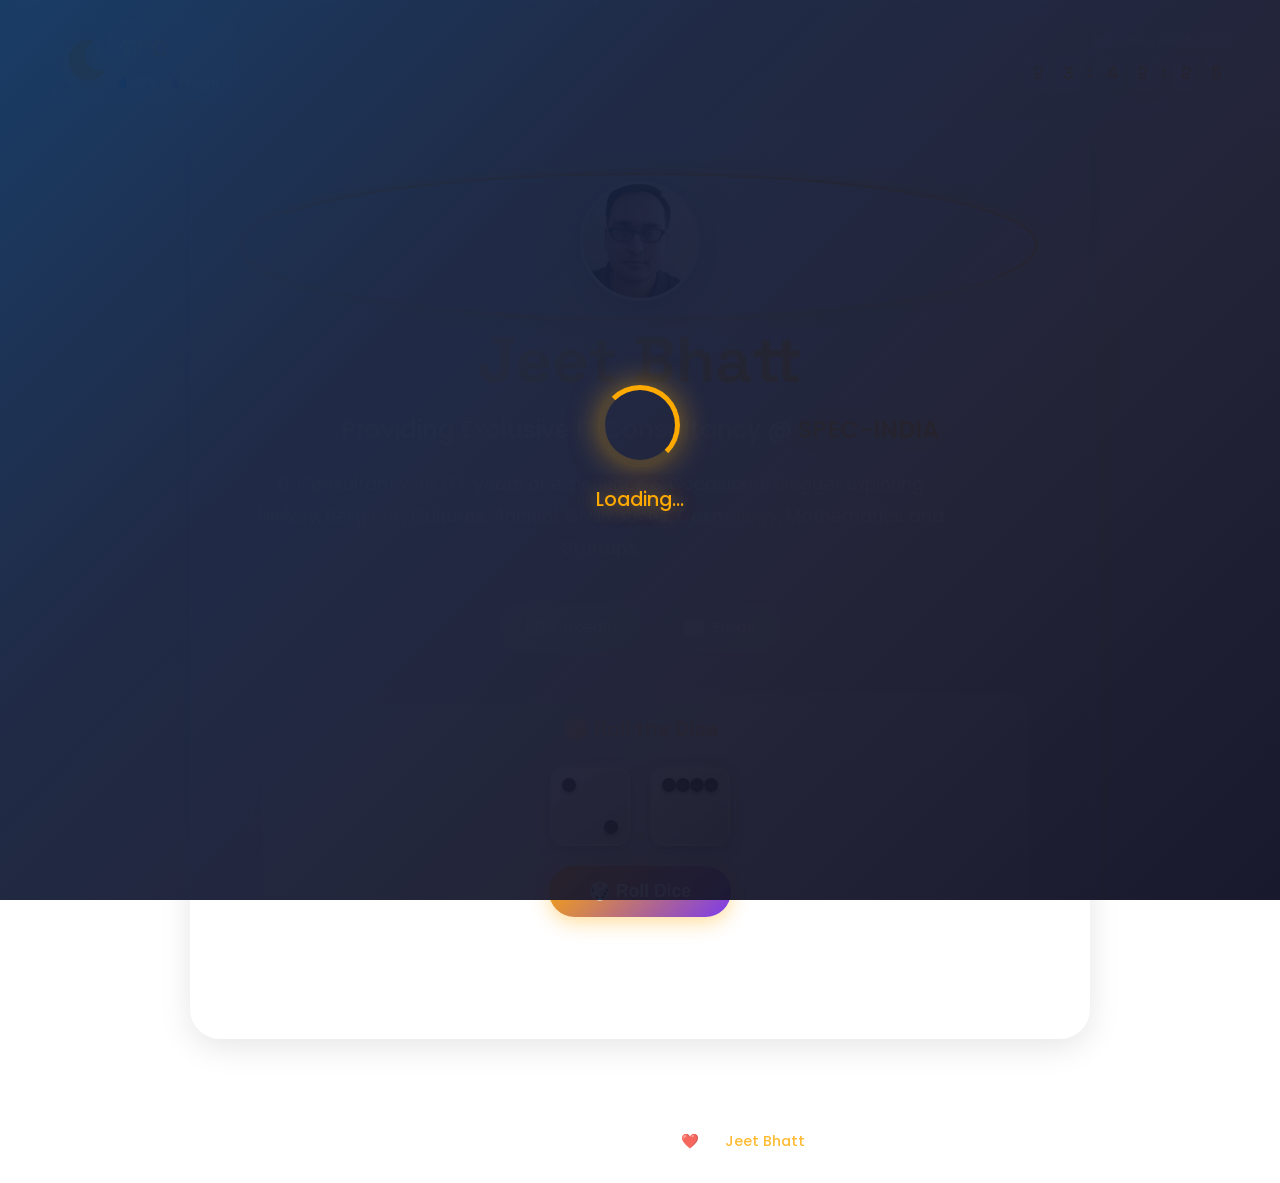
==== preview.html @ 0c3675d1 "Update background timing to 8 second intervals with 0.5 second fades - Reduced animation cycle from " ====
<!DOCTYPE html>
<html lang="en-US">
<head>
  <meta charset="UTF-8">
  <meta http-equiv="X-UA-Compatible" content="IE=edge">
  <meta name="viewport" content="width=device-width, initial-scale=1">
  <title>Jeet Bhatt | IT Consultant & Tech Visionary</title>

  <meta name="description" content="Hi, I'm Jeet Bhatt, providing IT consultancy to SPEC-INDIA since last 17 years. I'm an occasional blogger too." />
  <link rel="canonical" href="https://www.jeetbbhatt.com/" />

  <!-- Fonts -->
  <link rel="preconnect" href="https://fonts.googleapis.com">
  <link rel="preconnect" href="https://fonts.gstatic.com" crossorigin>
  <link href="https://fonts.googleapis.com/css2?family=Poppins:wght@300;400;500;600;700;800&family=Space+Grotesk:wght@400;500;600;700&display=swap" rel="stylesheet">

  <!-- Font Awesome -->
  <link href="jeetbbhatt/css/font-awesome/css/all.min.css" rel="stylesheet">

  <style>
    :root {
      --primary-color: #ff9500;
      --secondary-color: #7c3aed;
      --accent-color: #ffaa00;
      --text-light: #ffffff;
      --text-dark: #0a0e27;
      --glass-bg: rgba(255, 255, 255, 0.08);
      --glass-border: rgba(255, 255, 255, 0.15);
    }

    * {
      margin: 0;
      padding: 0;
      box-sizing: border-box;
    }

    body {
      font-family: 'Poppins', sans-serif;
      overflow-x: hidden;
      color: var(--text-light);
      line-height: 1.6;
    }

    /* Animated Gradient Background with Multiple Images */
    .gradient-bg-container {
      position: fixed;
      width: 100%;
      height: 100%;
      top: 0;
      left: 0;
      z-index: -2;
    }

    .gradient-bg {
      position: absolute;
      width: 100%;
      height: 100%;
      top: 0;
      left: 0;
      background-size: cover;
      background-position: center;
      background-repeat: no-repeat;
    }

    .gradient-bg::before {
      content: '';
      position: absolute;
      width: 100%;
      height: 100%;
      top: 0;
      left: 0;
      background: linear-gradient(-45deg, rgba(15, 15, 35, 0.20), rgba(26, 26, 46, 0.20), rgba(22, 33, 62, 0.20), rgba(15, 52, 96, 0.20), rgba(26, 26, 46, 0.20));
      background-size: 400% 400%;
      animation: gradientShift 15s ease infinite;
    }

    @keyframes gradientShift {
      0% { background-position: 0% 50%; }
      50% { background-position: 100% 50%; }
      100% { background-position: 0% 50%; }
    }

    .gradient-bg-1 {
      background-image: url('https://images.unsplash.com/photo-1543722530-d2c3201371e7?w=1920&h=1080&fit=crop&q=80');
      opacity: 1;
      animation: fadeInOut1 24s ease-in-out infinite;
    }

    .gradient-bg-2 {
      background-image: url('https://wallpapers.com/images/hd/carina-nebula-5134-x-3301-wallpaper-o7prfb7orlbgifnz.jpg');
      opacity: 0;
      animation: fadeInOut2 24s ease-in-out infinite;
    }

    .gradient-bg-3 {
      background-image: url('https://images.unsplash.com/photo-1519681393784-d120267933ba?w=1920&h=1080&fit=crop&q=80');
      opacity: 0;
      animation: fadeInOut3 24s ease-in-out infinite;
    }

    @keyframes fadeInOut1 {
      0% { opacity: 1; }
      31.25% { opacity: 1; }
      33.33% { opacity: 0; }
      97.92% { opacity: 0; }
      100% { opacity: 1; }
    }

    @keyframes fadeInOut2 {
      0% { opacity: 0; }
      33.33% { opacity: 0; }
      35.42% { opacity: 1; }
      64.58% { opacity: 1; }
      66.67% { opacity: 0; }
      100% { opacity: 0; }
    }

    @keyframes fadeInOut3 {
      0% { opacity: 0; }
      66.67% { opacity: 0; }
      68.75% { opacity: 1; }
      97.92% { opacity: 1; }
      100% { opacity: 0; }
    }

    /* Particle Container */
    .particles {
      position: fixed;
      width: 100%;
      height: 100%;
      top: 0;
      left: 0;
      z-index: -1;
    }

    .particle {
      position: absolute;
      width: 4px;
      height: 4px;
      background: rgba(255, 255, 255, 0.5);
      border-radius: 50%;
      animation: float 20s infinite;
    }

    @keyframes float {
      0%, 100% {
        transform: translateY(0) translateX(0);
        opacity: 0;
      }
      10% {
        opacity: 1;
      }
      90% {
        opacity: 1;
      }
      100% {
        transform: translateY(-100vh) translateX(50px);
        opacity: 0;
      }
    }

    /* Header */
    .header {
      position: fixed;
      top: 0;
      width: 100%;
      padding: 20px 50px;
      display: flex;
      justify-content: space-between;
      align-items: center;
      z-index: 1000;
      backdrop-filter: blur(10px);
      background: rgba(255, 255, 255, 0.05);
      border-bottom: 1px solid var(--glass-border);
      transition: all 0.3s ease;
    }

    .header.scrolled {
      background: rgba(255, 255, 255, 0.1);
      box-shadow: 0 8px 32px rgba(0, 0, 0, 0.1);
    }

    /* Weather Widget */
    .weather-widget {
      display: flex;
      align-items: center;
      gap: 12px;
      padding: 8px 16px;
      background: rgba(255, 255, 255, 0.1);
      backdrop-filter: blur(10px);
      border-radius: 15px;
      border: 1px solid rgba(255, 255, 255, 0.2);
      transition: all 0.3s ease;
    }

    .weather-widget:hover {
      background: rgba(255, 255, 255, 0.15);
      transform: translateY(-2px);
      box-shadow: 0 5px 20px rgba(255, 170, 0, 0.4);
    }

    .weather-icon {
      font-size: 40px;
      color: var(--accent-color);
      animation: float-weather 3s ease-in-out infinite;
      text-shadow: 0 0 20px rgba(255, 170, 0, 0.7);
    }

    @keyframes float-weather {
      0%, 100% { transform: translateY(0); }
      50% { transform: translateY(-5px); }
    }

    .weather-info {
      display: flex;
      flex-direction: column;
      gap: 5px;
    }

    .weather-temp {
      font-family: 'Space Grotesk', sans-serif;
      font-size: 24px;
      font-weight: 700;
      background: linear-gradient(135deg, #fff, #ffaa00);
      -webkit-background-clip: text;
      -webkit-text-fill-color: transparent;
      background-clip: text;
    }

    .weather-details {
      display: flex;
      gap: 15px;
      font-size: 12px;
      opacity: 0.9;
    }

    .weather-humidity,
    .weather-time-indicator {
      display: flex;
      align-items: center;
      gap: 4px;
    }

    .weather-humidity i {
      color: #4da6ff;
    }

    .weather-time-indicator i {
      color: #ffd700;
    }

    .weather-time-indicator.night i {
      color: #a0a0ff;
    }

    .datetime {
      font-size: 16px;
      font-weight: 400;
      display: flex;
      flex-direction: column;
      gap: 5px;
      align-items: flex-end;
      font-family: 'Space Grotesk', monospace;
    }

    .date-display {
      font-size: 12px;
      opacity: 0.8;
      letter-spacing: 0.5px;
    }

    .time-ticker {
      display: flex;
      gap: 3px;
    }

    .time-segment {
      display: inline-flex;
      gap: 2px;
    }

    .flip-digit {
      display: inline-block;
      width: 28px;
      height: 36px;
      background: rgba(255, 255, 255, 0.1);
      backdrop-filter: blur(10px);
      border: 1px solid rgba(255, 255, 255, 0.2);
      border-radius: 6px;
      display: flex;
      align-items: center;
      justify-content: center;
      font-size: 18px;
      font-weight: 600;
      color: var(--accent-color);
      position: relative;
      overflow: hidden;
      box-shadow: 0 2px 10px rgba(255, 170, 0, 0.2);
    }

    .flip-digit.flipping {
      animation: flipAnimation 0.6s ease-in-out;
    }

    @keyframes flipAnimation {
      0% { transform: rotateX(0deg); }
      50% { transform: rotateX(90deg); }
      100% { transform: rotateX(0deg); }
    }

    .time-separator {
      font-size: 20px;
      font-weight: 700;
      color: var(--accent-color);
      animation: blink 2s infinite;
      padding: 0 2px;
    }

    @keyframes blink {
      0%, 49%, 100% { opacity: 1; }
      50%, 99% { opacity: 0.3; }
    }

    /* Hero Section */
    .hero {
      min-height: 100vh;
      display: flex;
      flex-direction: column;
      justify-content: center;
      align-items: center;
      text-align: center;
      padding: 120px 20px 60px;
      position: relative;
    }

    /* Glass Card */
    .glass-card {
      background: var(--glass-bg);
      backdrop-filter: blur(0px);
      border-radius: 30px;
      padding: 60px;
      border: 1px solid var(--glass-border);
      box-shadow: 0 8px 32px rgba(0, 0, 0, 0.1);
      max-width: 900px;
      width: 100%;
      animation: fadeInUp 1s ease;
      position: relative;
      overflow: hidden;
    }

    .glass-card::before {
      content: '';
      position: absolute;
      top: 0;
      left: -100%;
      width: 100%;
      height: 100%;
      background: linear-gradient(90deg, transparent, rgba(255, 255, 255, 0.1), transparent);
      transition: left 0.5s;
    }

    .glass-card:hover::before {
      left: 100%;
    }

    @keyframes fadeInUp {
      from {
        opacity: 0;
        transform: translateY(50px);
      }
      to {
        opacity: 1;
        transform: translateY(0);
      }
    }

    /* Avatar */
    .avatar-container {
      position: relative;
      animation: float-avatar 3s ease-in-out infinite;
    }

    @keyframes float-avatar {
      0%, 100% { transform: translateY(0); }
      50% { transform: translateY(-15px); }
    }

    .avatar {
      width: 120px;
      height: 120px;
      border-radius: 50%;
      border: 3px solid rgba(255, 255, 255, 0.3);
      box-shadow: 0 10px 40px rgba(0, 0, 0, 0.3);
      transition: all 0.3s ease;
      position: relative;
    }

    .avatar-container:hover .avatar {
      transform: scale(1.1);
      box-shadow: 0 15px 50px rgba(0, 0, 0, 0.5);
    }

    .avatar-ring {
      position: absolute;
      top: -8px;
      left: -8px;
      right: -8px;
      bottom: -8px;
      border-radius: 50%;
      border: 2px solid transparent;
      border-top-color: var(--accent-color);
      border-right-color: var(--accent-color);
      animation: spin 3s linear infinite;
      box-shadow: 0 0 15px rgba(255, 170, 0, 0.7);
    }

    @keyframes spin {
      to { transform: rotate(360deg); }
    }

    /* Typography */
    .main-heading {
      font-family: 'Space Grotesk', sans-serif;
      font-size: 4rem;
      font-weight: 800;
      margin: 0;
      background: linear-gradient(135deg, #fff, #ffaa00, #ff8c00, #fff);
      background-size: 200% 200%;
      -webkit-background-clip: text;
      -webkit-text-fill-color: transparent;
      background-clip: text;
      animation: gradientText 3s ease infinite;
    }

    @keyframes gradientText {
      0%, 100% { background-position: 0% 50%; }
      50% { background-position: 100% 50%; }
    }

    .sub-heading {
      font-size: 1.5rem;
      font-weight: 500;
      margin-bottom: 20px;
      opacity: 0.95;
    }

    .sub-heading a {
      color: var(--accent-color);
      text-decoration: none;
      font-weight: 600;
      transition: all 0.3s ease;
      position: relative;
      text-shadow: 0 0 20px rgba(255, 170, 0, 0.6);
    }

    .sub-heading a::after {
      content: '';
      position: absolute;
      bottom: -2px;
      left: 0;
      width: 0;
      height: 2px;
      background: var(--accent-color);
      transition: width 0.3s ease;
      box-shadow: 0 0 10px var(--accent-color);
    }

    .sub-heading a:hover::after {
      width: 100%;
    }

    .description {
      font-size: 1.1rem;
      line-height: 1.8;
      opacity: 0.9;
      margin-bottom: 40px;
      max-width: 700px;
    }

    /* Social Links */
    .social-links {
      display: flex;
      gap: 15px;
      justify-content: center;
      align-items: center;
      flex-wrap: wrap;
      margin-top: 20px;
    }

    .social-link {
      display: inline-flex;
      align-items: center;
      gap: 8px;
      padding: 10px 25px;
      background: rgba(255, 255, 255, 0.1);
      backdrop-filter: blur(10px);
      border: 1px solid rgba(255, 255, 255, 0.2);
      border-radius: 50px;
      color: var(--text-light);
      text-decoration: none;
      font-weight: 500;
      transition: all 0.3s ease;
      position: relative;
      overflow: hidden;
    }

    .social-link::before {
      content: '';
      position: absolute;
      top: 50%;
      left: 50%;
      width: 0;
      height: 0;
      border-radius: 50%;
      background: rgba(255, 255, 255, 0.2);
      transform: translate(-50%, -50%);
      transition: width 0.5s, height 0.5s;
    }

    .social-link:hover::before {
      width: 300px;
      height: 300px;
    }

    .social-link:hover {
      transform: translateY(-5px);
      box-shadow: 0 10px 30px rgba(0, 0, 0, 0.3);
      border-color: rgba(255, 255, 255, 0.4);
    }

    .social-link i {
      font-size: 20px;
      position: relative;
      z-index: 1;
    }

    .social-link span {
      position: relative;
      z-index: 1;
    }

    /* Dice Game */
    .dice-game-container {
      margin-top: 40px;
      padding: 20px;
      background: rgba(255, 255, 255, 0.05);
      backdrop-filter: blur(10px);
      border-radius: 20px;
      border: 1px solid rgba(255, 255, 255, 0.1);
      transition: all 0.3s ease;
    }

    .dice-game-container:hover {
      background: rgba(255, 255, 255, 0.08);
      transform: translateY(-3px);
      box-shadow: 0 10px 30px rgba(0, 0, 0, 0.3);
    }

    .dice-game-title {
      font-family: 'Space Grotesk', sans-serif;
      font-size: 1.3rem;
      font-weight: 600;
      margin-bottom: 15px;
      background: linear-gradient(135deg, #fff, #ffaa00);
      -webkit-background-clip: text;
      -webkit-text-fill-color: transparent;
      background-clip: text;
    }

    .dice-area {
      display: flex;
      gap: 20px;
      justify-content: center;
      align-items: center;
      margin: 20px 0;
      flex-wrap: wrap;
    }

    .dice {
      width: 80px;
      height: 80px;
      position: relative;
      transform-style: preserve-3d;
      transition: transform 0.8s cubic-bezier(0.68, -0.55, 0.265, 1.55);
      cursor: pointer;
    }

    .dice.rolling {
      animation: roll 0.8s ease-out;
    }

    @keyframes roll {
      0% { transform: rotateX(0deg) rotateY(0deg); }
      25% { transform: rotateX(180deg) rotateY(180deg); }
      50% { transform: rotateX(360deg) rotateY(360deg); }
      75% { transform: rotateX(540deg) rotateY(540deg); }
      100% { transform: rotateX(720deg) rotateY(720deg); }
    }

    .dice-face {
      position: absolute;
      width: 80px;
      height: 80px;
      background: linear-gradient(145deg, rgba(255, 255, 255, 0.9), rgba(200, 200, 200, 0.9));
      border: 2px solid rgba(255, 255, 255, 0.4);
      border-radius: 15px;
      display: flex;
      justify-content: center;
      align-items: center;
      flex-wrap: wrap;
      padding: 10px;
      box-shadow: 0 5px 15px rgba(0, 0, 0, 0.3),
                  inset 0 1px 2px rgba(255, 255, 255, 0.5);
      backdrop-filter: blur(5px);
    }

    .dice-dot {
      width: 14px;
      height: 14px;
      background: radial-gradient(circle, #1a1a1a, #000);
      border-radius: 50%;
      box-shadow: 0 2px 4px rgba(0, 0, 0, 0.5);
    }

    /* Dice face layouts */
    .dice-face-1 {
      justify-content: center;
      align-items: center;
    }

    .dice-face-2 {
      justify-content: space-between;
      align-items: flex-start;
      flex-direction: column;
    }

    .dice-face-2 .dice-dot:first-child {
      align-self: flex-start;
    }

    .dice-face-2 .dice-dot:last-child {
      align-self: flex-end;
    }

    .dice-face-3 {
      justify-content: space-between;
      align-items: center;
      flex-direction: column;
    }

    .dice-face-3 .dice-dot:nth-child(1) {
      align-self: flex-start;
    }

    .dice-face-3 .dice-dot:nth-child(3) {
      align-self: flex-end;
    }

    .dice-face-4, .dice-face-5, .dice-face-6 {
      justify-content: space-between;
      align-content: space-between;
    }

    .dice-face-5 .dice-dot:nth-child(3) {
      position: absolute;
      top: 50%;
      left: 50%;
      transform: translate(-50%, -50%);
    }

    .dice-face-6 {
      padding: 10px 12px;
    }

    .roll-btn {
      padding: 15px 40px;
      background: linear-gradient(135deg, var(--accent-color), var(--secondary-color));
      border: none;
      border-radius: 50px;
      color: var(--text-light);
      font-size: 1.1rem;
      font-weight: 600;
      cursor: pointer;
      transition: all 0.3s ease;
      box-shadow: 0 5px 20px rgba(255, 170, 0, 0.4);
      position: relative;
      overflow: hidden;
    }

    .roll-btn::before {
      content: '';
      position: absolute;
      top: 50%;
      left: 50%;
      width: 0;
      height: 0;
      border-radius: 50%;
      background: rgba(255, 255, 255, 0.3);
      transform: translate(-50%, -50%);
      transition: width 0.5s, height 0.5s;
    }

    .roll-btn:hover::before {
      width: 300px;
      height: 300px;
    }

    .roll-btn:hover {
      transform: translateY(-3px);
      box-shadow: 0 8px 25px rgba(255, 170, 0, 0.6);
    }

    .roll-btn:active {
      transform: translateY(0);
    }

    .roll-btn span {
      position: relative;
      z-index: 1;
    }

    .dice-result {
      margin-top: 15px;
      font-size: 1.1rem;
      font-weight: 500;
      opacity: 0.9;
      min-height: 25px;
    }

    .dice-result.show {
      animation: fadeInUp 0.5s ease;
    }

    /* Footer */
    .footer {
      padding: 30px;
      text-align: center;
      font-size: 0.9rem;
      opacity: 0.8;
      backdrop-filter: blur(10px);
      background: rgba(255, 255, 255, 0.05);
      border-top: 1px solid var(--glass-border);
    }

    .footer a {
      color: var(--accent-color);
      text-decoration: none;
      font-weight: 500;
      transition: all 0.3s ease;
    }

    .footer a:hover {
      text-shadow: 0 0 10px rgba(255, 170, 0, 0.9);
    }

    /* Responsive Design */
    @media (max-width: 768px) {
      .header {
        padding: 15px 20px;
        flex-direction: column;
        gap: 10px;
      }

      .weather-widget {
        padding: 8px 15px;
        gap: 10px;
      }

      .weather-icon {
        font-size: 32px;
      }

      .weather-temp {
        font-size: 20px;
      }

      .weather-details {
        font-size: 10px;
        gap: 10px;
      }

      .datetime {
        align-items: center;
      }

      .date-display {
        font-size: 10px;
      }

      .flip-digit {
        width: 24px;
        height: 32px;
        font-size: 16px;
      }

      .glass-card {
        padding: 40px 30px;
      }

      .main-heading {
        font-size: 2.5rem;
      }

      .sub-heading {
        font-size: 1.2rem;
      }

      .description {
        font-size: 1rem;
      }

      .social-links {
        flex-direction: column;
        gap: 15px;
      }

      .dice {
        width: 70px;
        height: 70px;
      }

      .dice-face {
        width: 70px;
        height: 70px;
      }
    }

    /* Loading Animation */
    .loader {
      position: fixed;
      top: 0;
      left: 0;
      width: 100%;
      height: 100%;
      background-image:
        linear-gradient(-45deg, rgba(15, 15, 35, 0.95), rgba(26, 26, 46, 0.95), rgba(22, 33, 62, 0.95), rgba(15, 52, 96, 0.95)),
        url('https://images.unsplash.com/photo-1587614382346-4ec70e388b28?w=1920&h=1080&fit=crop&q=80');
      background-size: cover;
      background-position: center;
      display: flex;
      justify-content: center;
      align-items: center;
      z-index: 9999;
      transition: opacity 0.5s, visibility 0.5s;
    }

    .loader.hidden {
      opacity: 0;
      visibility: hidden;
    }

    .loader-content {
      text-align: center;
    }

    .spinner {
      width: 80px;
      height: 80px;
      border: 5px solid rgba(255, 170, 0, 0.2);
      border-top-color: var(--accent-color);
      border-right-color: var(--accent-color);
      border-radius: 50%;
      animation: spin 1s linear infinite;
      margin: 0 auto 20px;
      box-shadow: 0 0 30px rgba(255, 170, 0, 0.5);
    }

    .loader-text {
      font-size: 1.2rem;
      font-weight: 500;
      color: var(--accent-color);
      text-shadow: 0 0 20px rgba(255, 170, 0, 0.7);
    }
  </style>
</head>
<body>
  <!-- Loader -->
  <div class="loader" id="loader">
    <div class="loader-content">
      <div class="spinner"></div>
      <div class="loader-text">Loading...</div>
    </div>
  </div>

  <!-- Animated Background -->
  <div class="gradient-bg-container">
    <div class="gradient-bg gradient-bg-1"></div>
    <div class="gradient-bg gradient-bg-2"></div>
    <div class="gradient-bg gradient-bg-3"></div>
  </div>
  <div class="particles" id="particles"></div>

  <!-- Header -->
  <header class="header" id="header">
    <div class="weather-widget" id="weatherWidget">
      <div class="weather-icon" id="weatherIcon">
        <i class="fas fa-cloud-sun"></i>
      </div>
      <div class="weather-info">
        <div class="weather-temp" id="weatherTemp">--°C</div>
        <div class="weather-details">
          <span class="weather-humidity" id="weatherHumidity">
            <i class="fas fa-tint"></i> --%
          </span>
          <span class="weather-time-indicator" id="timeIndicator">
            <i class="fas fa-sun"></i> Day
          </span>
        </div>
      </div>
    </div>
    <div class="datetime">
      <div class="date-display" id="date-display"></div>
      <div class="time-ticker" id="time-ticker"></div>
    </div>
  </header>

  <!-- Hero Section -->
  <section class="hero">
    <div class="glass-card">
      <!-- Avatar -->
      <div class="avatar-container">
        <div class="avatar-ring"></div>
        <img src="jeetbbhatt/img/android-chrome-192x192.png" class="avatar" alt="Jeet Bhatt"/>
      </div>

      <!-- Main Content -->
      <h1 class="main-heading">Jeet Bhatt</h1>
      <h2 class="sub-heading">
        Providing Exclusive IT Consultancy @ <a href="https://www.spec-india.com" target="_blank">SPEC-INDIA</a>
      </h2>
      <p class="description">
        IT Consultant with 17+ years of experience & Occasional Blogger exploring History, Religions, Cultures,
        Ancient Civilizations, Cosmology, Mathematics and Startups.
      </p>

      <!-- Social Links -->
      <div class="social-links">
        <a href="https://www.linkedin.com/in/jeetbbhatt/" class="social-link" target="_blank">
          <i class="fab fa-linkedin"></i>
          <span>LinkedIn</span>
        </a>
        <a href="mailto:connect@jeetbbhatt.com" class="social-link">
          <i class="fa fa-envelope"></i>
          <span>Email</span>
        </a>
      </div>

      <!-- Dice Game -->
      <div class="dice-game-container">
        <h3 class="dice-game-title">🎲 Roll the Dice</h3>
        <div class="dice-area">
          <div class="dice" id="dice1">
            <div class="dice-face dice-face-1">
              <div class="dice-dot"></div>
            </div>
          </div>
          <div class="dice" id="dice2">
            <div class="dice-face dice-face-1">
              <div class="dice-dot"></div>
            </div>
          </div>
        </div>
        <button class="roll-btn" id="rollBtn"><span>🎲 Roll Dice</span></button>
        <div class="dice-result" id="diceResult"></div>
      </div>
    </div>
  </section>

  <!-- Footer -->
  <footer class="footer">
    <p>&copy; 2025-2030. Designed with ❤️ by <a href="https://www.jeetbbhatt.com/" target="_blank">Jeet Bhatt</a></p>
  </footer>

  <!-- jQuery -->
  <script src="https://code.jquery.com/jquery-3.6.0.min.js"></script>

  <script>
    $(document).ready(function() {
      // Hide loader after page load
      setTimeout(function() {
        $('#loader').addClass('hidden');
      }, 1500);

      // Date Display
      function updateDateDisplay() {
        var d = new Date();
        var days = ['Sunday', 'Monday', 'Tuesday', 'Wednesday', 'Thursday', 'Friday', 'Saturday'];
        var months = ['Jan', 'Feb', 'Mar', 'Apr', 'May', 'Jun', 'Jul', 'Aug', 'Sep', 'Oct', 'Nov', 'Dec'];

        var dayName = days[d.getDay()];
        var monthName = months[d.getMonth()];
        var date = d.getDate();
        var year = d.getFullYear();

        var dateString = dayName + ', ' + monthName + ' ' + date + ', ' + year;
        $('#date-display').text(dateString);
      }

      updateDateDisplay();
      setInterval(updateDateDisplay, 60000); // Update every minute

      // Weather Widget Functionality
      function updateDayNightIndicator() {
        var d = new Date();
        var hour = d.getHours();
        var timeIndicator = $('#timeIndicator');

        if (hour >= 6 && hour < 18) {
          // Daytime (6 AM - 6 PM)
          timeIndicator.removeClass('night');
          timeIndicator.html('<i class="fas fa-sun"></i> Day');
        } else {
          // Nighttime
          timeIndicator.addClass('night');
          timeIndicator.html('<i class="fas fa-moon"></i> Night');
        }
      }

      function updateWeatherIcon(condition, isDay) {
        var iconElement = $('#weatherIcon i');
        var iconClass = 'fas ';

        // Determine icon based on weather condition
        if (condition.includes('clear')) {
          iconClass += isDay ? 'fa-sun' : 'fa-moon';
        } else if (condition.includes('cloud')) {
          iconClass += isDay ? 'fa-cloud-sun' : 'fa-cloud-moon';
        } else if (condition.includes('rain') || condition.includes('drizzle')) {
          iconClass += 'fa-cloud-rain';
        } else if (condition.includes('snow')) {
          iconClass += 'fa-snowflake';
        } else if (condition.includes('thunder') || condition.includes('storm')) {
          iconClass += 'fa-cloud-bolt';
        } else if (condition.includes('mist') || condition.includes('fog')) {
          iconClass += 'fa-smog';
        } else {
          iconClass += isDay ? 'fa-cloud-sun' : 'fa-cloud-moon';
        }

        iconElement.attr('class', iconClass);
      }

      function fetchWeatherData() {
        // Using OpenWeatherMap API - You should replace this with your own API key
        // For demo purposes, we'll use geolocation and a free tier API key
        var apiKey = 'aa93d16070c4397e49b4cd61efb43826'; // Replace with actual API key

        if (navigator.geolocation) {
          navigator.geolocation.getCurrentPosition(
            function(position) {
              var lat = position.coords.latitude;
              var lon = position.coords.longitude;

              // OpenWeatherMap API endpoint
              var apiUrl = 'https://api.openweathermap.org/data/2.5/weather?lat=' + lat + '&lon=' + lon + '&units=metric&appid=' + apiKey;

              $.ajax({
                url: apiUrl,
                method: 'GET',
                success: function(data) {
                  // Update temperature
                  var temp = Math.round(data.main.temp);
                  $('#weatherTemp').text(temp + '°C');

                  // Update humidity
                  $('#weatherHumidity').html('<i class="fas fa-tint"></i> ' + data.main.humidity + '%');

                  // Update weather icon
                  var condition = data.weather[0].main.toLowerCase();
                  var hour = new Date().getHours();
                  var isDay = hour >= 6 && hour < 18;
                  updateWeatherIcon(condition, isDay);
                },
                error: function() {
                  // Fallback to simulated data
                  useSimulatedWeather();
                }
              });
            },
            function() {
              // Geolocation denied, use simulated data
              useSimulatedWeather();
            }
          );
        } else {
          // Geolocation not supported
          useSimulatedWeather();
        }
      }

      function useSimulatedWeather() {
        // Simulated weather data based on time of day
        var hour = new Date().getHours();
        var isDay = hour >= 6 && hour < 18;

        // Generate realistic temperature based on time
        var baseTemp = 20;
        if (hour >= 0 && hour < 6) baseTemp = 15;
        else if (hour >= 6 && hour < 12) baseTemp = 18;
        else if (hour >= 12 && hour < 18) baseTemp = 24;
        else baseTemp = 19;

        var temp = baseTemp + Math.floor(Math.random() * 5) - 2;
        var humidity = 50 + Math.floor(Math.random() * 30);

        $('#weatherTemp').text(temp + '°C');
        $('#weatherHumidity').html('<i class="fas fa-tint"></i> ' + humidity + '%');

        // Set appropriate weather icon
        var conditions = ['clear', 'clouds', 'clouds'];
        var randomCondition = conditions[Math.floor(Math.random() * conditions.length)];
        updateWeatherIcon(randomCondition, isDay);
      }

      // Initialize weather widget
      updateDayNightIndicator();
      fetchWeatherData();

      // Update day/night indicator every minute
      setInterval(updateDayNightIndicator, 60000);

      // Update weather data every 10 minutes
      setInterval(fetchWeatherData, 600000);

      // Flip Clock Time Ticker
      var previousTime = '';

      function updateTimeTicker() {
        var d = new Date();
        var hours = String(d.getHours()).padStart(2, '0');
        var minutes = String(d.getMinutes()).padStart(2, '0');
        var seconds = String(d.getSeconds()).padStart(2, '0');
        var currentTime = hours + minutes + seconds;

        var ticker = $('#time-ticker');

        if (ticker.children().length === 0) {
          // Initialize ticker
          ticker.html(
            '<div class="time-segment">' +
              '<div class="flip-digit" data-position="0">' + hours[0] + '</div>' +
              '<div class="flip-digit" data-position="1">' + hours[1] + '</div>' +
            '</div>' +
            '<span class="time-separator">:</span>' +
            '<div class="time-segment">' +
              '<div class="flip-digit" data-position="2">' + minutes[0] + '</div>' +
              '<div class="flip-digit" data-position="3">' + minutes[1] + '</div>' +
            '</div>' +
            '<span class="time-separator">:</span>' +
            '<div class="time-segment">' +
              '<div class="flip-digit" data-position="4">' + seconds[0] + '</div>' +
              '<div class="flip-digit" data-position="5">' + seconds[1] + '</div>' +
            '</div>'
          );
        } else {
          // Update only changed digits
          for (var i = 0; i < 6; i++) {
            if (currentTime[i] !== previousTime[i]) {
              var digit = ticker.find('.flip-digit[data-position="' + i + '"]');
              digit.addClass('flipping');
              digit.text(currentTime[i]);

              setTimeout(function(d) {
                d.removeClass('flipping');
              }, 600, digit);
            }
          }
        }

        previousTime = currentTime;
      }

      updateTimeTicker();
      setInterval(updateTimeTicker, 1000);

      // Header scroll effect
      $(window).scroll(function() {
        if ($(this).scrollTop() > 50) {
          $('#header').addClass('scrolled');
        } else {
          $('#header').removeClass('scrolled');
        }
      });

      // Generate particles
      function createParticles() {
        var particlesContainer = $('#particles');
        var particleCount = 50;

        for (var i = 0; i < particleCount; i++) {
          var particle = $('<div class="particle"></div>');
          var startLeft = Math.random() * 100;
          var delay = Math.random() * 20;
          var duration = 15 + Math.random() * 10;

          particle.css({
            left: startLeft + '%',
            animationDelay: delay + 's',
            animationDuration: duration + 's'
          });

          particlesContainer.append(particle);
        }
      }

      createParticles();

      // Smooth scrolling for anchor links
      $('a[href^="#"]').on('click', function(e) {
        e.preventDefault();
        var target = $(this.getAttribute('href'));
        if (target.length) {
          $('html, body').stop().animate({
            scrollTop: target.offset().top
          }, 1000);
        }
      });

      // Glass card hover effect - parallax
      $('.glass-card').mousemove(function(e) {
        var card = $(this);
        var rect = this.getBoundingClientRect();
        var x = e.clientX - rect.left;
        var y = e.clientY - rect.top;

        var centerX = rect.width / 2;
        var centerY = rect.height / 2;

        var deltaX = (x - centerX) / centerX;
        var deltaY = (y - centerY) / centerY;

        card.css('transform', 'perspective(1000px) rotateY(' + (deltaX * 5) + 'deg) rotateX(' + (-deltaY * 5) + 'deg)');
      });

      $('.glass-card').mouseleave(function() {
        $(this).css('transform', 'perspective(1000px) rotateY(0deg) rotateX(0deg)');
      });

      // Counter animation
      function animateCounter(element) {
        var target = element.text();
        if (target === '∞') return;

        var count = parseInt(target);
        if (isNaN(count)) return;

        $({ countNum: 0 }).animate({
          countNum: count
        }, {
          duration: 2000,
          easing: 'swing',
          step: function() {
            element.text(Math.floor(this.countNum) + '+');
          },
          complete: function() {
            element.text(count + '+');
          }
        });
      }

      // Trigger counter animation on scroll
      var counterAnimated = false;
      $(window).scroll(function() {
        if (!counterAnimated && $('.stats-section').length) {
          var statsTop = $('.stats-section').offset().top;
          var windowBottom = $(window).scrollTop() + $(window).height();

          if (windowBottom > statsTop) {
            $('.stat-number').each(function() {
              animateCounter($(this));
            });
            counterAnimated = true;
          }
        }
      });

      // Add ripple effect to social links
      $('.social-link').on('mouseenter', function(e) {
        var ripple = $('<span class="ripple"></span>');
        $(this).append(ripple);

        setTimeout(function() {
          ripple.remove();
        }, 600);
      });

      // Dice Game Functionality
      function createDiceFace(value) {
        var dots = '';
        var faceClass = 'dice-face dice-face-' + value;

        for (var i = 0; i < value; i++) {
          dots += '<div class="dice-dot"></div>';
        }

        return '<div class="' + faceClass + '">' + dots + '</div>';
      }

      function rollDice() {
        var dice1 = $('#dice1');
        var dice2 = $('#dice2');
        var resultDiv = $('#diceResult');
        var rollBtn = $('#rollBtn');

        // Disable button during roll
        rollBtn.prop('disabled', true);
        resultDiv.removeClass('show').text('');

        // Add rolling animation
        dice1.addClass('rolling');
        dice2.addClass('rolling');

        // Generate random numbers
        var result1 = Math.floor(Math.random() * 6) + 1;
        var result2 = Math.floor(Math.random() * 6) + 1;
        var total = result1 + result2;

        // Update dice after animation
        setTimeout(function() {
          dice1.removeClass('rolling').html(createDiceFace(result1));
          dice2.removeClass('rolling').html(createDiceFace(result2));

          // Show result
          var resultText = 'You rolled: ' + result1 + ' + ' + result2 + ' = ' + total;

          if (total === 12) {
            resultText += ' 🎉 Double Six! Lucky!';
          } else if (total === 2) {
            resultText += ' 🎲 Snake Eyes!';
          } else if (result1 === result2) {
            resultText += ' 🎯 Doubles!';
          }

          resultDiv.text(resultText).addClass('show');

          // Re-enable button
          rollBtn.prop('disabled', false);
        }, 800);
      }

      // Initialize dice with random faces
      $('#dice1').html(createDiceFace(Math.floor(Math.random() * 6) + 1));
      $('#dice2').html(createDiceFace(Math.floor(Math.random() * 6) + 1));

      // Roll button click event
      $('#rollBtn').on('click', rollDice);

      // Click on individual dice to roll
      $('.dice').on('click', rollDice);
    });
  </script>
</body>
</html>
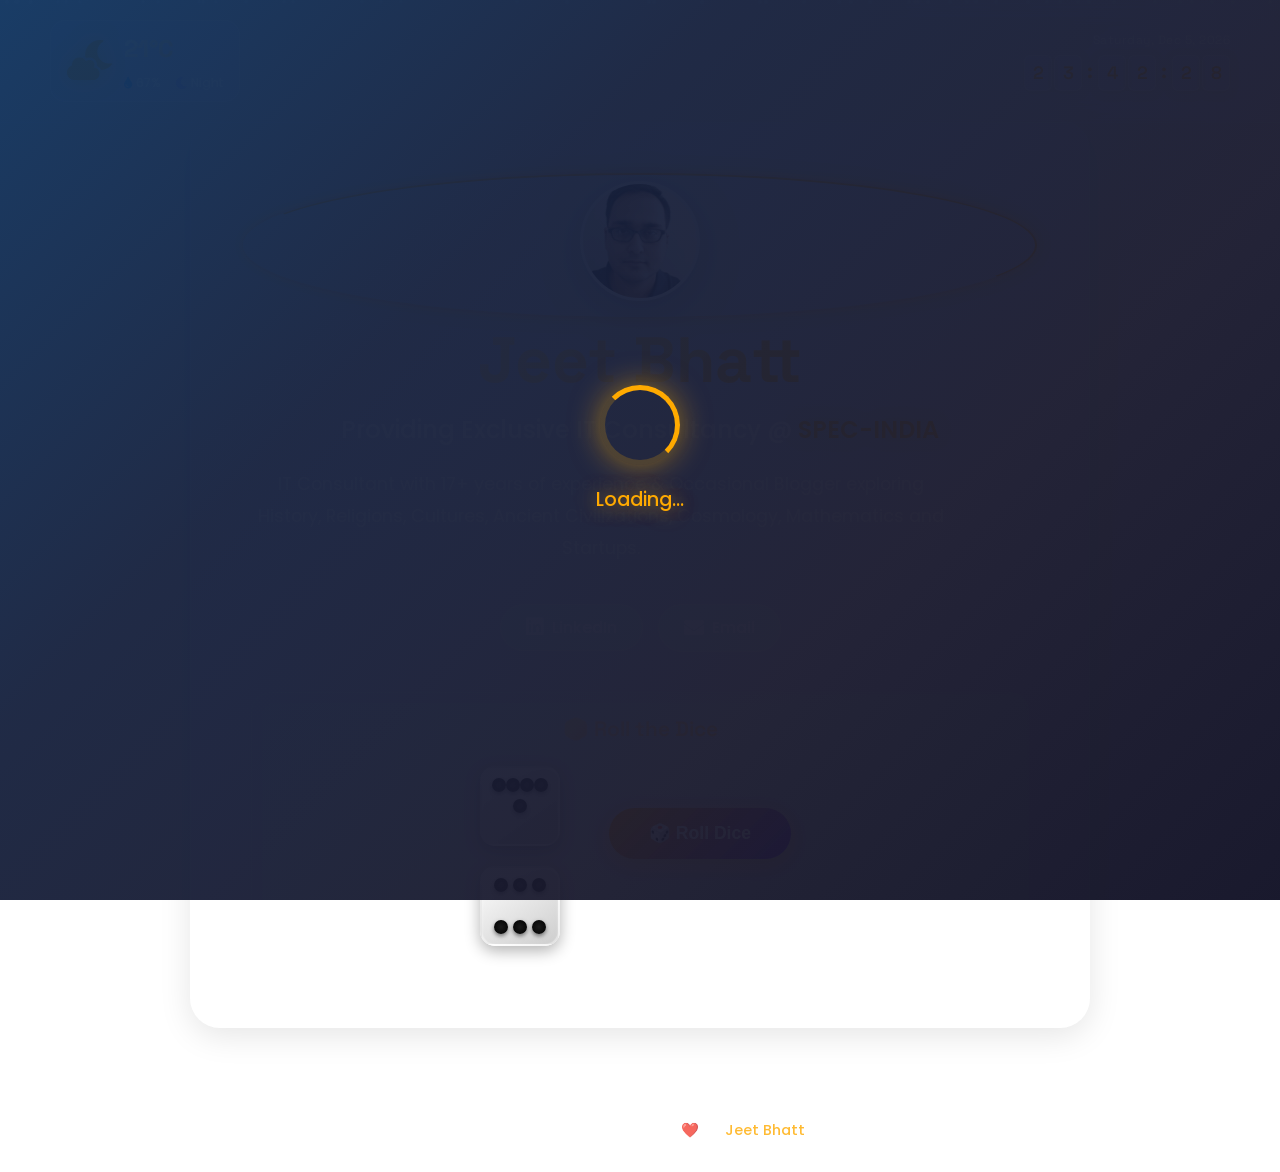
==== commit 0039dc7e: "Redesign dice game layout with side-by-side arrangement - Move dice to left side in vertical stack -" ====
--- a/preview.html
+++ b/preview.html
@@ -567,13 +567,29 @@
       background-clip: text;
     }
 
+    .dice-game-layout {
+      display: flex;
+      gap: 40px;
+      align-items: center;
+      justify-content: center;
+      margin-top: 20px;
+    }
+
     .dice-area {
       display: flex;
+      flex-direction: column;
       gap: 20px;
       justify-content: center;
       align-items: center;
-      margin: 20px 0;
-      flex-wrap: wrap;
+    }
+
+    .dice-controls {
+      display: flex;
+      flex-direction: column;
+      gap: 20px;
+      align-items: center;
+      justify-content: center;
+      min-width: 200px;
     }
 
     .dice {
@@ -720,11 +736,11 @@
     }
 
     .dice-result {
-      margin-top: 15px;
       font-size: 1.1rem;
       font-weight: 500;
       opacity: 0.9;
       min-height: 25px;
+      text-align: center;
     }
 
     .dice-result.show {
@@ -812,6 +828,15 @@
       .social-links {
         flex-direction: column;
         gap: 15px;
+      }
+
+      .dice-game-layout {
+        flex-direction: column;
+        gap: 20px;
+      }
+
+      .dice-area {
+        flex-direction: row;
       }
 
       .dice {
@@ -948,20 +973,24 @@
       <!-- Dice Game -->
       <div class="dice-game-container">
         <h3 class="dice-game-title">🎲 Roll the Dice</h3>
-        <div class="dice-area">
-          <div class="dice" id="dice1">
-            <div class="dice-face dice-face-1">
-              <div class="dice-dot"></div>
+        <div class="dice-game-layout">
+          <div class="dice-area">
+            <div class="dice" id="dice1">
+              <div class="dice-face dice-face-1">
+                <div class="dice-dot"></div>
+              </div>
+            </div>
+            <div class="dice" id="dice2">
+              <div class="dice-face dice-face-1">
+                <div class="dice-dot"></div>
+              </div>
             </div>
           </div>
-          <div class="dice" id="dice2">
-            <div class="dice-face dice-face-1">
-              <div class="dice-dot"></div>
-            </div>
+          <div class="dice-controls">
+            <button class="roll-btn" id="rollBtn"><span>🎲 Roll Dice</span></button>
+            <div class="dice-result" id="diceResult"></div>
           </div>
         </div>
-        <button class="roll-btn" id="rollBtn"><span>🎲 Roll Dice</span></button>
-        <div class="dice-result" id="diceResult"></div>
       </div>
     </div>
   </section>
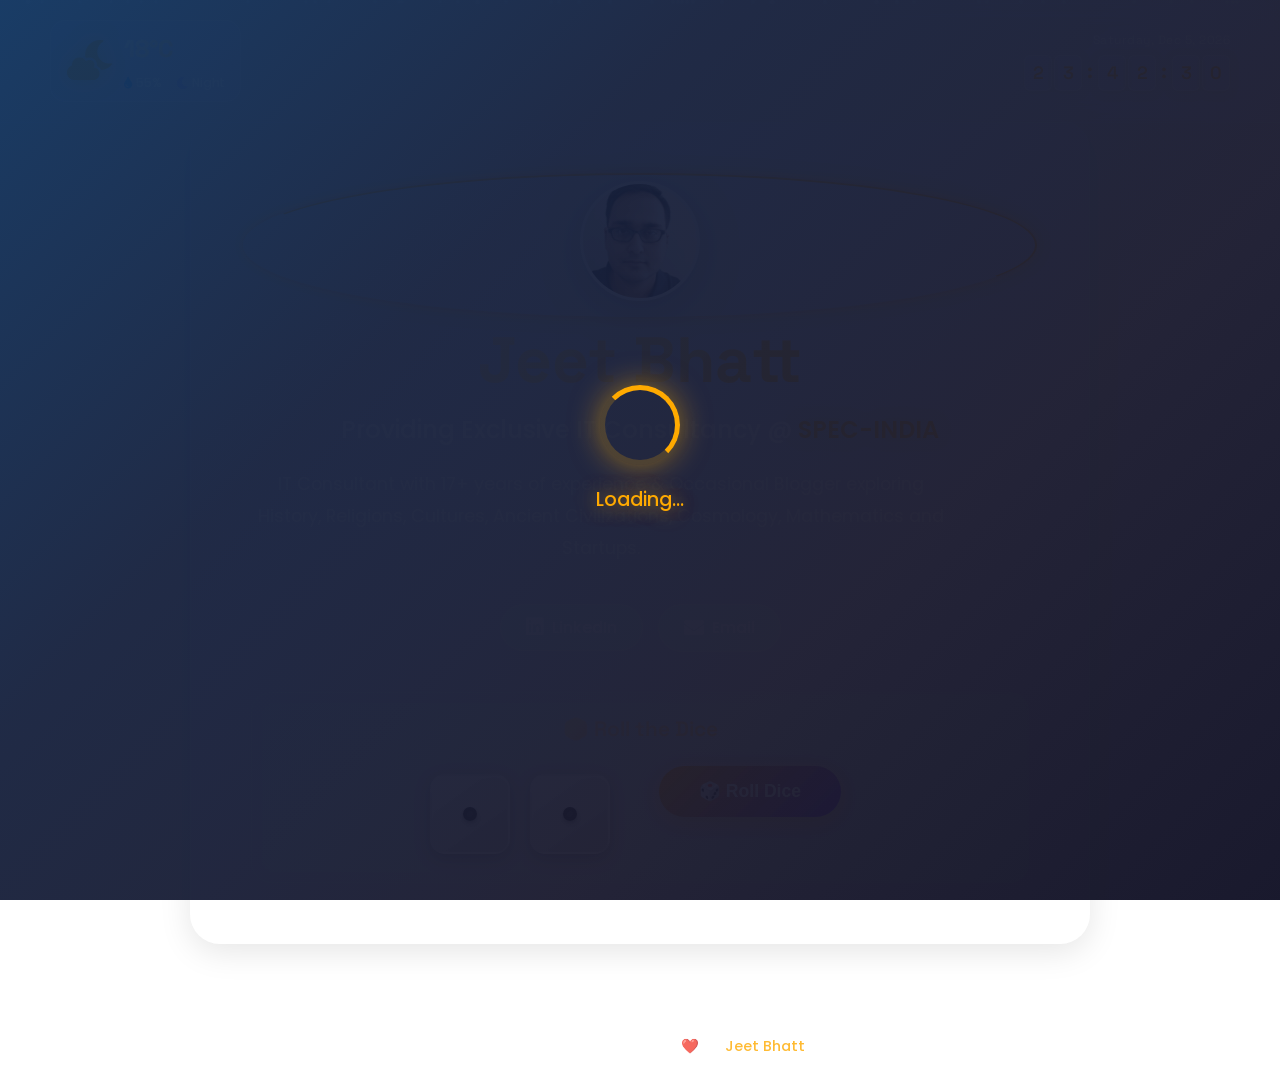
==== commit cd4056a9: "Arrange dice side by side to reduce section height - Change dice layout from vertical stack to horiz" ====
--- a/preview.html
+++ b/preview.html
@@ -577,7 +577,7 @@
 
     .dice-area {
       display: flex;
-      flex-direction: column;
+      flex-direction: row;
       gap: 20px;
       justify-content: center;
       align-items: center;
@@ -833,10 +833,6 @@
       .dice-game-layout {
         flex-direction: column;
         gap: 20px;
-      }
-
-      .dice-area {
-        flex-direction: row;
       }
 
       .dice {
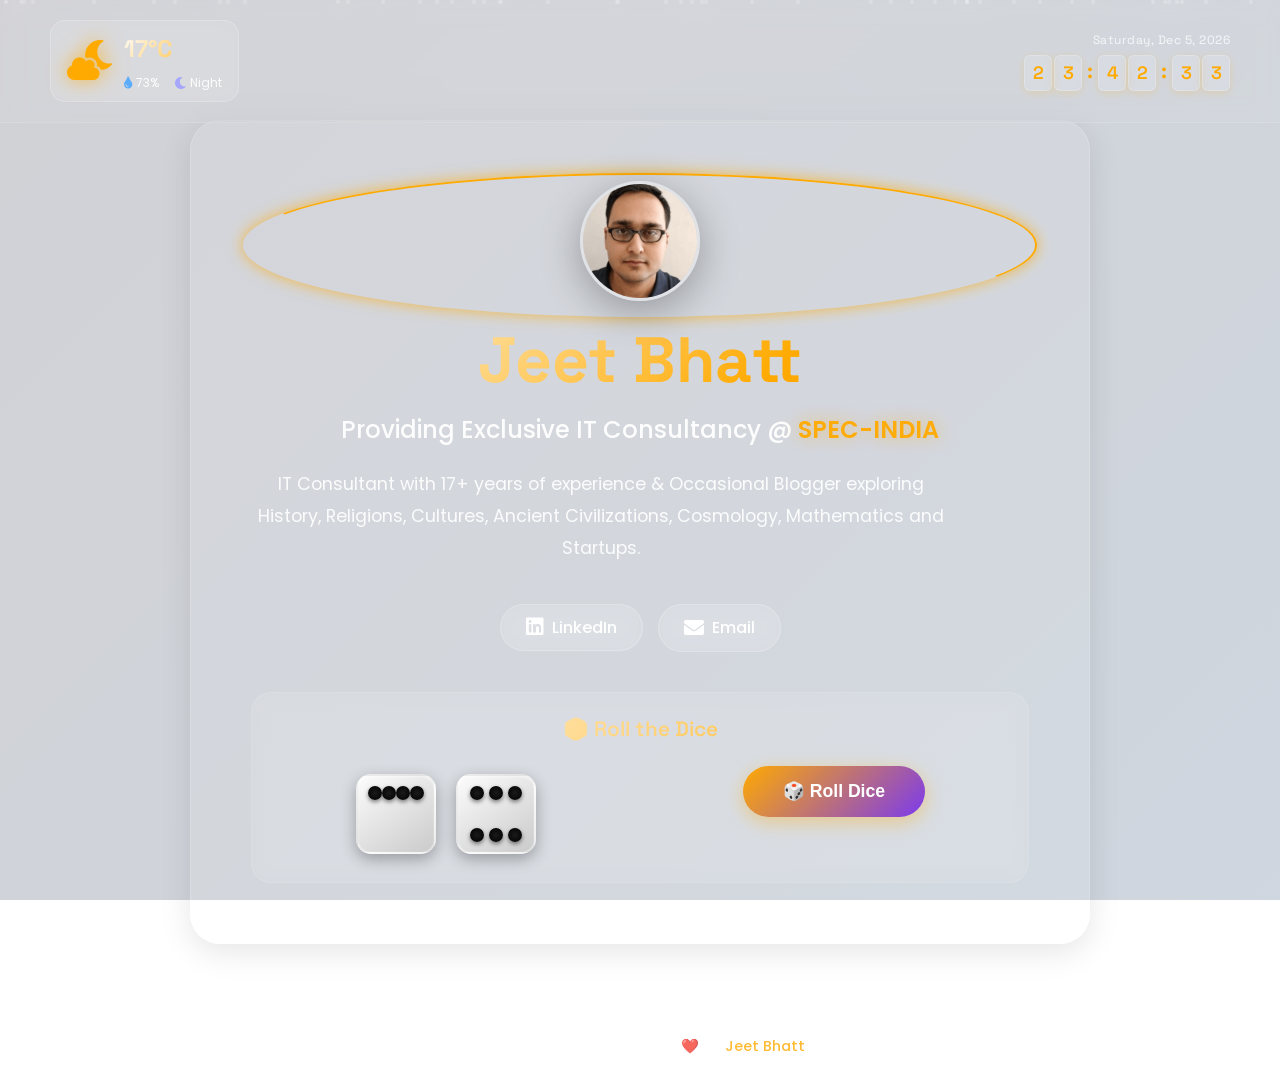
==== commit 6a7d2253: "Add 50% width to dice-area and dice-controls for balanced layout - Set width: 50% on .dice-area to o" ====
--- a/preview.html
+++ b/preview.html
@@ -581,6 +581,7 @@
       gap: 20px;
       justify-content: center;
       align-items: center;
+      width: 50%;
     }
 
     .dice-controls {
@@ -590,6 +591,7 @@
       align-items: center;
       justify-content: center;
       min-width: 200px;
+      width: 50%;
     }
 
     .dice {
@@ -833,6 +835,11 @@
       .dice-game-layout {
         flex-direction: column;
         gap: 20px;
+      }
+
+      .dice-area,
+      .dice-controls {
+        width: 100%;
       }
 
       .dice {
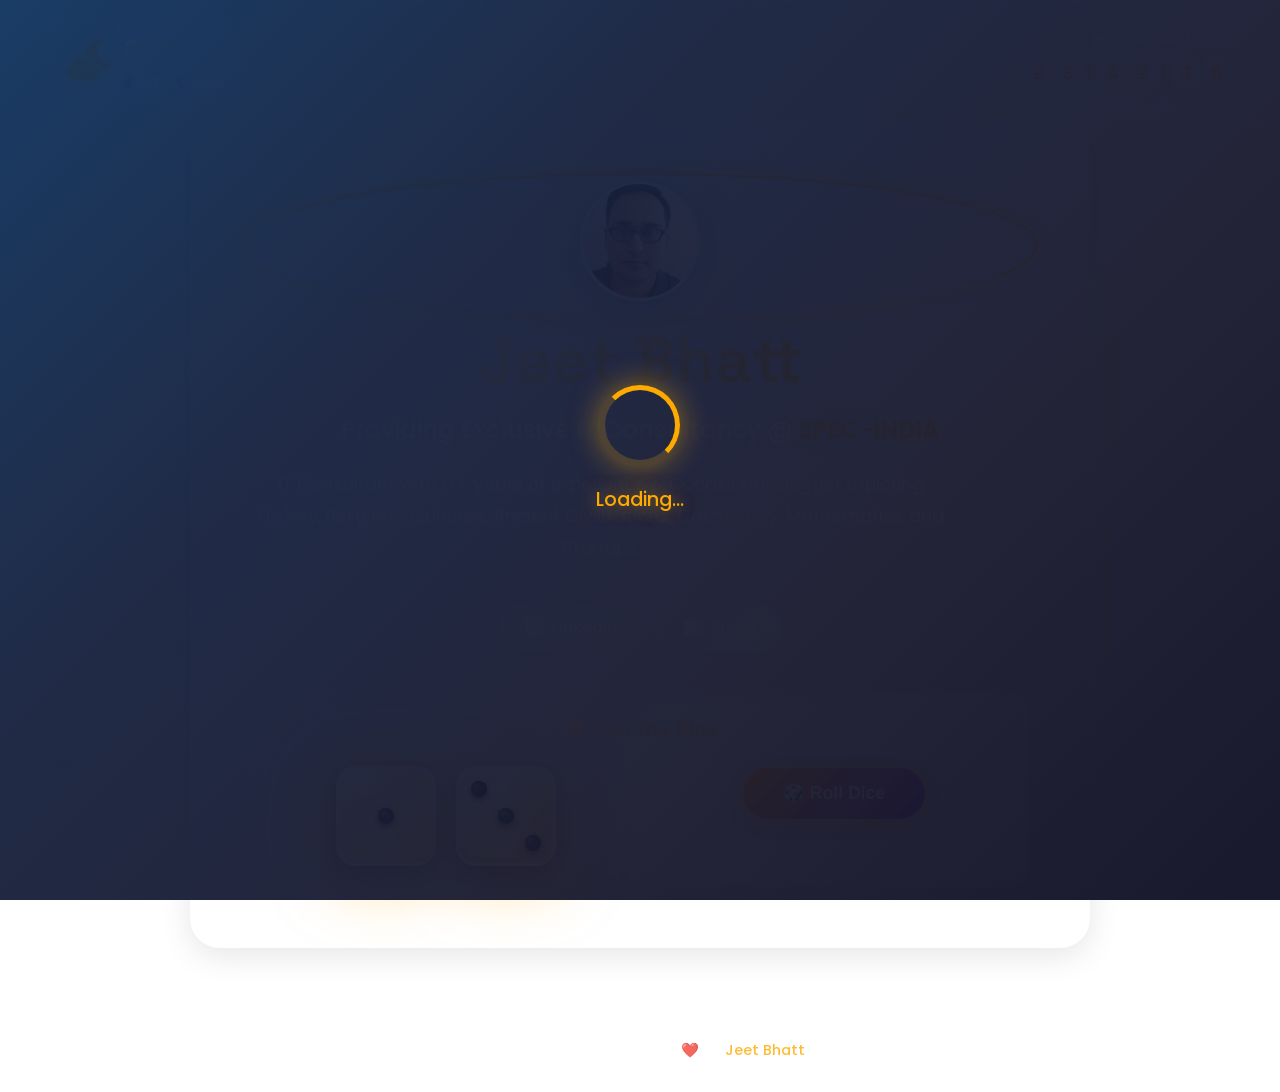
==== commit 54ec0195: "Enhance dice design with stylish 3D effects and animations Visual improvements: - Increase dice size" ====
--- a/preview.html
+++ b/preview.html
@@ -595,49 +595,110 @@
     }
 
     .dice {
-      width: 80px;
-      height: 80px;
+      width: 100px;
+      height: 100px;
       position: relative;
       transform-style: preserve-3d;
-      transition: transform 0.8s cubic-bezier(0.68, -0.55, 0.265, 1.55);
+      transition: transform 0.6s cubic-bezier(0.68, -0.55, 0.265, 1.55);
       cursor: pointer;
+      filter: drop-shadow(0 10px 30px rgba(255, 170, 0, 0.5));
+    }
+
+    .dice:hover {
+      transform: scale(1.1);
+      filter: drop-shadow(0 15px 40px rgba(255, 170, 0, 0.7));
     }
 
     .dice.rolling {
-      animation: roll 0.8s ease-out;
+      animation: roll 1.2s cubic-bezier(0.68, -0.55, 0.265, 1.55);
     }
 
     @keyframes roll {
-      0% { transform: rotateX(0deg) rotateY(0deg); }
-      25% { transform: rotateX(180deg) rotateY(180deg); }
-      50% { transform: rotateX(360deg) rotateY(360deg); }
-      75% { transform: rotateX(540deg) rotateY(540deg); }
-      100% { transform: rotateX(720deg) rotateY(720deg); }
+      0% {
+        transform: rotateX(0deg) rotateY(0deg) rotateZ(0deg) scale(1);
+        filter: drop-shadow(0 10px 30px rgba(255, 170, 0, 0.5));
+      }
+      25% {
+        transform: rotateX(180deg) rotateY(180deg) rotateZ(180deg) scale(1.15);
+        filter: drop-shadow(0 20px 50px rgba(255, 170, 0, 0.8));
+      }
+      50% {
+        transform: rotateX(360deg) rotateY(360deg) rotateZ(360deg) scale(1);
+        filter: drop-shadow(0 10px 30px rgba(255, 170, 0, 0.5));
+      }
+      75% {
+        transform: rotateX(540deg) rotateY(540deg) rotateZ(540deg) scale(1.15);
+        filter: drop-shadow(0 20px 50px rgba(255, 170, 0, 0.8));
+      }
+      100% {
+        transform: rotateX(720deg) rotateY(720deg) rotateZ(720deg) scale(1);
+        filter: drop-shadow(0 10px 30px rgba(255, 170, 0, 0.5));
+      }
     }
 
     .dice-face {
       position: absolute;
-      width: 80px;
-      height: 80px;
-      background: linear-gradient(145deg, rgba(255, 255, 255, 0.9), rgba(200, 200, 200, 0.9));
-      border: 2px solid rgba(255, 255, 255, 0.4);
-      border-radius: 15px;
+      width: 100px;
+      height: 100px;
+      background: linear-gradient(145deg,
+                  rgba(255, 255, 255, 0.95) 0%,
+                  rgba(255, 220, 150, 0.9) 50%,
+                  rgba(255, 200, 100, 0.85) 100%);
+      border: 3px solid rgba(255, 255, 255, 0.6);
+      border-radius: 20px;
       display: flex;
       justify-content: center;
       align-items: center;
       flex-wrap: wrap;
-      padding: 10px;
-      box-shadow: 0 5px 15px rgba(0, 0, 0, 0.3),
-                  inset 0 1px 2px rgba(255, 255, 255, 0.5);
-      backdrop-filter: blur(5px);
+      padding: 12px;
+      box-shadow:
+        0 8px 25px rgba(0, 0, 0, 0.4),
+        inset 0 2px 5px rgba(255, 255, 255, 0.7),
+        inset 0 -2px 5px rgba(0, 0, 0, 0.1),
+        0 0 20px rgba(255, 170, 0, 0.3);
+      backdrop-filter: blur(10px);
+      position: relative;
+      overflow: hidden;
+    }
+
+    .dice-face::before {
+      content: '';
+      position: absolute;
+      top: -50%;
+      left: -50%;
+      width: 200%;
+      height: 200%;
+      background: linear-gradient(45deg,
+                  transparent 30%,
+                  rgba(255, 255, 255, 0.3) 50%,
+                  transparent 70%);
+      transform: rotate(45deg);
+      pointer-events: none;
     }
 
     .dice-dot {
-      width: 14px;
-      height: 14px;
-      background: radial-gradient(circle, #1a1a1a, #000);
+      width: 16px;
+      height: 16px;
+      background: radial-gradient(circle at 30% 30%, #2d2d2d, #000);
       border-radius: 50%;
-      box-shadow: 0 2px 4px rgba(0, 0, 0, 0.5);
+      box-shadow:
+        0 3px 6px rgba(0, 0, 0, 0.6),
+        inset 0 1px 2px rgba(0, 0, 0, 0.8),
+        0 0 8px rgba(0, 0, 0, 0.3);
+      position: relative;
+      z-index: 1;
+    }
+
+    .dice-dot::after {
+      content: '';
+      position: absolute;
+      top: 2px;
+      left: 2px;
+      width: 6px;
+      height: 6px;
+      background: rgba(255, 255, 255, 0.2);
+      border-radius: 50%;
+      filter: blur(1px);
     }
 
     /* Dice face layouts */
@@ -843,13 +904,23 @@
       }
 
       .dice {
-        width: 70px;
-        height: 70px;
+        width: 85px;
+        height: 85px;
       }
 
       .dice-face {
-        width: 70px;
-        height: 70px;
+        width: 85px;
+        height: 85px;
+      }
+
+      .dice-dot {
+        width: 14px;
+        height: 14px;
+      }
+
+      .dice-dot::after {
+        width: 5px;
+        height: 5px;
       }
     }
 
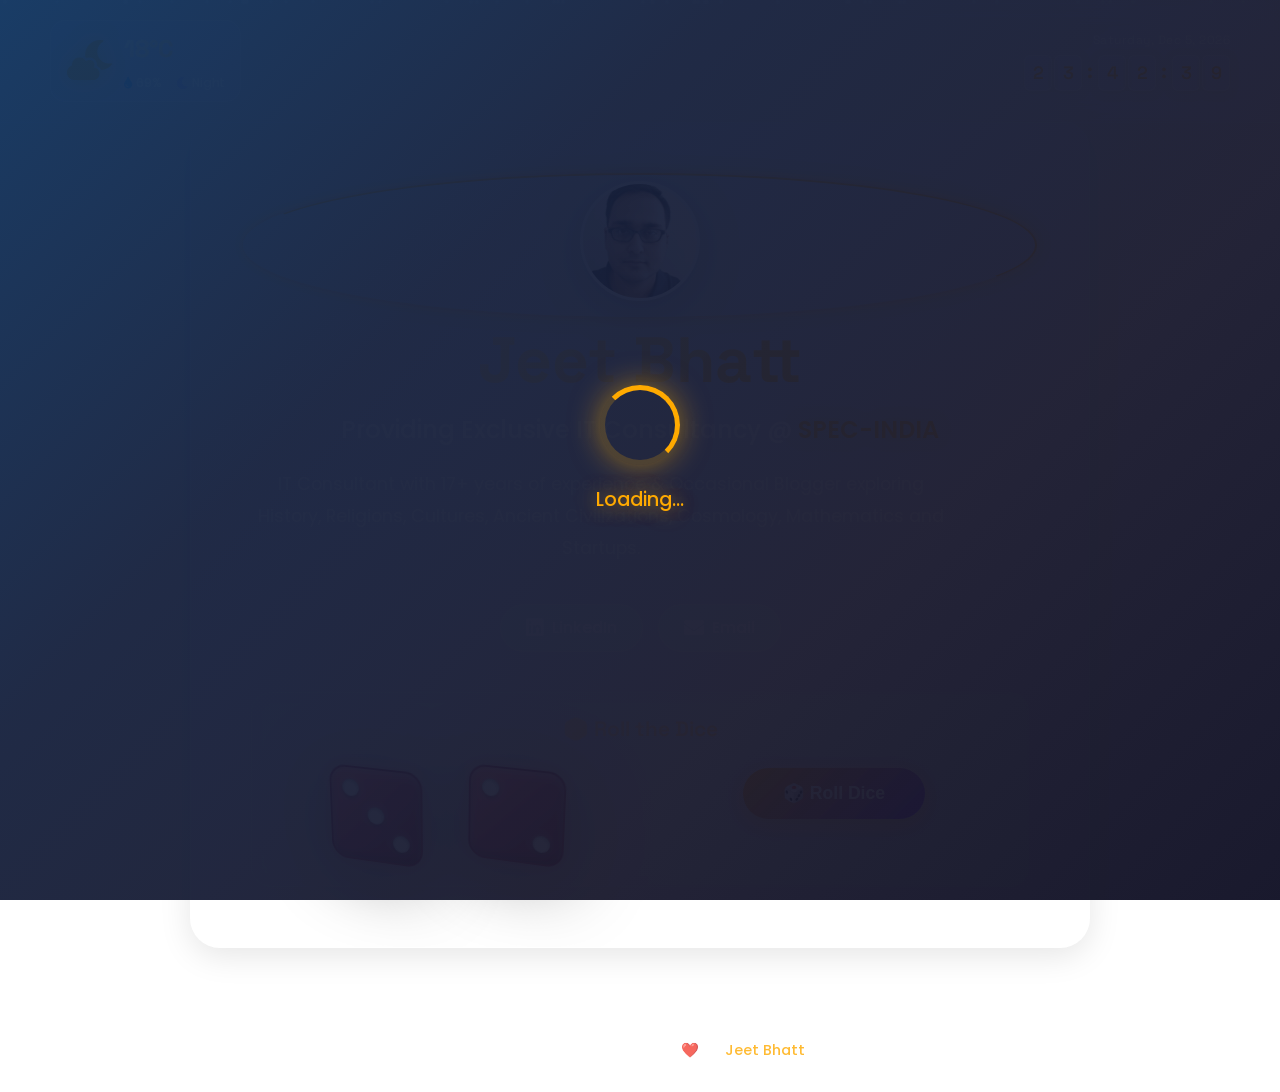
==== commit 4cb193ff: "Implement stunning 3D cube dice with full six-face visualization Major 3D enhancements: - Created co" ====
--- a/preview.html
+++ b/preview.html
@@ -578,10 +578,11 @@
     .dice-area {
       display: flex;
       flex-direction: row;
-      gap: 20px;
+      gap: 40px;
       justify-content: center;
       align-items: center;
       width: 50%;
+      perspective: 1000px;
     }
 
     .dice-controls {
@@ -599,14 +600,15 @@
       height: 100px;
       position: relative;
       transform-style: preserve-3d;
+      transform: rotateX(-20deg) rotateY(-20deg);
       transition: transform 0.6s cubic-bezier(0.68, -0.55, 0.265, 1.55);
       cursor: pointer;
-      filter: drop-shadow(0 10px 30px rgba(255, 170, 0, 0.5));
+      filter: drop-shadow(0 15px 40px rgba(0, 0, 0, 0.4));
     }
 
     .dice:hover {
-      transform: scale(1.1);
-      filter: drop-shadow(0 15px 40px rgba(255, 170, 0, 0.7));
+      transform: rotateX(-20deg) rotateY(-20deg) scale(1.1);
+      filter: drop-shadow(0 20px 50px rgba(255, 170, 0, 0.6));
     }
 
     .dice.rolling {
@@ -615,24 +617,24 @@
 
     @keyframes roll {
       0% {
-        transform: rotateX(0deg) rotateY(0deg) rotateZ(0deg) scale(1);
-        filter: drop-shadow(0 10px 30px rgba(255, 170, 0, 0.5));
+        transform: rotateX(-20deg) rotateY(-20deg) rotateZ(0deg);
+        filter: drop-shadow(0 15px 40px rgba(0, 0, 0, 0.4));
       }
       25% {
-        transform: rotateX(180deg) rotateY(180deg) rotateZ(180deg) scale(1.15);
-        filter: drop-shadow(0 20px 50px rgba(255, 170, 0, 0.8));
+        transform: rotateX(160deg) rotateY(200deg) rotateZ(90deg);
+        filter: drop-shadow(0 25px 50px rgba(255, 170, 0, 0.7));
       }
       50% {
-        transform: rotateX(360deg) rotateY(360deg) rotateZ(360deg) scale(1);
-        filter: drop-shadow(0 10px 30px rgba(255, 170, 0, 0.5));
+        transform: rotateX(340deg) rotateY(380deg) rotateZ(180deg);
+        filter: drop-shadow(0 15px 40px rgba(0, 0, 0, 0.4));
       }
       75% {
-        transform: rotateX(540deg) rotateY(540deg) rotateZ(540deg) scale(1.15);
-        filter: drop-shadow(0 20px 50px rgba(255, 170, 0, 0.8));
+        transform: rotateX(520deg) rotateY(560deg) rotateZ(270deg);
+        filter: drop-shadow(0 25px 50px rgba(255, 170, 0, 0.7));
       }
       100% {
-        transform: rotateX(720deg) rotateY(720deg) rotateZ(720deg) scale(1);
-        filter: drop-shadow(0 10px 30px rgba(255, 170, 0, 0.5));
+        transform: rotateX(700deg) rotateY(740deg) rotateZ(360deg);
+        filter: drop-shadow(0 15px 40px rgba(0, 0, 0, 0.4));
       }
     }
 
@@ -640,51 +642,60 @@
       position: absolute;
       width: 100px;
       height: 100px;
-      background: linear-gradient(145deg,
-                  rgba(255, 255, 255, 0.95) 0%,
-                  rgba(255, 220, 150, 0.9) 50%,
-                  rgba(255, 200, 100, 0.85) 100%);
-      border: 3px solid rgba(255, 255, 255, 0.6);
-      border-radius: 20px;
+      background: linear-gradient(135deg,
+                  #ff6b6b 0%,
+                  #ee5a6f 25%,
+                  #c44569 50%,
+                  #a73155 75%,
+                  #8b1e3f 100%);
+      border: 2px solid rgba(139, 30, 63, 0.8);
+      border-radius: 18px;
       display: flex;
       justify-content: center;
       align-items: center;
       flex-wrap: wrap;
       padding: 12px;
       box-shadow:
-        0 8px 25px rgba(0, 0, 0, 0.4),
-        inset 0 2px 5px rgba(255, 255, 255, 0.7),
-        inset 0 -2px 5px rgba(0, 0, 0, 0.1),
-        0 0 20px rgba(255, 170, 0, 0.3);
-      backdrop-filter: blur(10px);
-      position: relative;
-      overflow: hidden;
-    }
-
-    .dice-face::before {
-      content: '';
-      position: absolute;
-      top: -50%;
-      left: -50%;
-      width: 200%;
-      height: 200%;
-      background: linear-gradient(45deg,
-                  transparent 30%,
-                  rgba(255, 255, 255, 0.3) 50%,
-                  transparent 70%);
-      transform: rotate(45deg);
-      pointer-events: none;
+        inset 0 3px 8px rgba(255, 255, 255, 0.4),
+        inset 0 -3px 8px rgba(0, 0, 0, 0.4),
+        0 0 15px rgba(255, 107, 107, 0.5);
+      backface-visibility: hidden;
+    }
+
+    /* 3D Cube Face Positioning */
+    .face-front {
+      transform: translateZ(50px);
+    }
+
+    .face-back {
+      transform: rotateY(180deg) translateZ(50px);
+    }
+
+    .face-right {
+      transform: rotateY(90deg) translateZ(50px);
+    }
+
+    .face-left {
+      transform: rotateY(-90deg) translateZ(50px);
+    }
+
+    .face-top {
+      transform: rotateX(90deg) translateZ(50px);
+    }
+
+    .face-bottom {
+      transform: rotateX(-90deg) translateZ(50px);
     }
 
     .dice-dot {
-      width: 16px;
-      height: 16px;
-      background: radial-gradient(circle at 30% 30%, #2d2d2d, #000);
+      width: 18px;
+      height: 18px;
+      background: radial-gradient(circle at 35% 35%, #ffffff, #f0f0f0);
       border-radius: 50%;
       box-shadow:
-        0 3px 6px rgba(0, 0, 0, 0.6),
-        inset 0 1px 2px rgba(0, 0, 0, 0.8),
-        0 0 8px rgba(0, 0, 0, 0.3);
+        inset 0 2px 4px rgba(0, 0, 0, 0.3),
+        0 2px 5px rgba(0, 0, 0, 0.5),
+        0 0 8px rgba(255, 255, 255, 0.6);
       position: relative;
       z-index: 1;
     }
@@ -692,13 +703,13 @@
     .dice-dot::after {
       content: '';
       position: absolute;
-      top: 2px;
-      left: 2px;
-      width: 6px;
-      height: 6px;
-      background: rgba(255, 255, 255, 0.2);
+      top: 3px;
+      left: 3px;
+      width: 7px;
+      height: 7px;
+      background: rgba(255, 255, 255, 0.8);
       border-radius: 50%;
-      filter: blur(1px);
+      filter: blur(2px);
     }
 
     /* Dice face layouts */
@@ -913,9 +924,33 @@
         height: 85px;
       }
 
+      .face-front {
+        transform: translateZ(42.5px);
+      }
+
+      .face-back {
+        transform: rotateY(180deg) translateZ(42.5px);
+      }
+
+      .face-right {
+        transform: rotateY(90deg) translateZ(42.5px);
+      }
+
+      .face-left {
+        transform: rotateY(-90deg) translateZ(42.5px);
+      }
+
+      .face-top {
+        transform: rotateX(90deg) translateZ(42.5px);
+      }
+
+      .face-bottom {
+        transform: rotateX(-90deg) translateZ(42.5px);
+      }
+
       .dice-dot {
-        width: 14px;
-        height: 14px;
+        width: 15px;
+        height: 15px;
       }
 
       .dice-dot::after {
@@ -1050,12 +1085,72 @@
         <div class="dice-game-layout">
           <div class="dice-area">
             <div class="dice" id="dice1">
-              <div class="dice-face dice-face-1">
+              <div class="dice-face dice-face-1 face-front">
+                <div class="dice-dot"></div>
+              </div>
+              <div class="dice-face dice-face-2 face-back">
+                <div class="dice-dot"></div>
+                <div class="dice-dot"></div>
+              </div>
+              <div class="dice-face dice-face-3 face-right">
+                <div class="dice-dot"></div>
+                <div class="dice-dot"></div>
+                <div class="dice-dot"></div>
+              </div>
+              <div class="dice-face dice-face-4 face-left">
+                <div class="dice-dot"></div>
+                <div class="dice-dot"></div>
+                <div class="dice-dot"></div>
+                <div class="dice-dot"></div>
+              </div>
+              <div class="dice-face dice-face-5 face-top">
+                <div class="dice-dot"></div>
+                <div class="dice-dot"></div>
+                <div class="dice-dot"></div>
+                <div class="dice-dot"></div>
+                <div class="dice-dot"></div>
+              </div>
+              <div class="dice-face dice-face-6 face-bottom">
+                <div class="dice-dot"></div>
+                <div class="dice-dot"></div>
+                <div class="dice-dot"></div>
+                <div class="dice-dot"></div>
+                <div class="dice-dot"></div>
                 <div class="dice-dot"></div>
               </div>
             </div>
             <div class="dice" id="dice2">
-              <div class="dice-face dice-face-1">
+              <div class="dice-face dice-face-1 face-front">
+                <div class="dice-dot"></div>
+              </div>
+              <div class="dice-face dice-face-2 face-back">
+                <div class="dice-dot"></div>
+                <div class="dice-dot"></div>
+              </div>
+              <div class="dice-face dice-face-3 face-right">
+                <div class="dice-dot"></div>
+                <div class="dice-dot"></div>
+                <div class="dice-dot"></div>
+              </div>
+              <div class="dice-face dice-face-4 face-left">
+                <div class="dice-dot"></div>
+                <div class="dice-dot"></div>
+                <div class="dice-dot"></div>
+                <div class="dice-dot"></div>
+              </div>
+              <div class="dice-face dice-face-5 face-top">
+                <div class="dice-dot"></div>
+                <div class="dice-dot"></div>
+                <div class="dice-dot"></div>
+                <div class="dice-dot"></div>
+                <div class="dice-dot"></div>
+              </div>
+              <div class="dice-face dice-face-6 face-bottom">
+                <div class="dice-dot"></div>
+                <div class="dice-dot"></div>
+                <div class="dice-dot"></div>
+                <div class="dice-dot"></div>
+                <div class="dice-dot"></div>
                 <div class="dice-dot"></div>
               </div>
             </div>
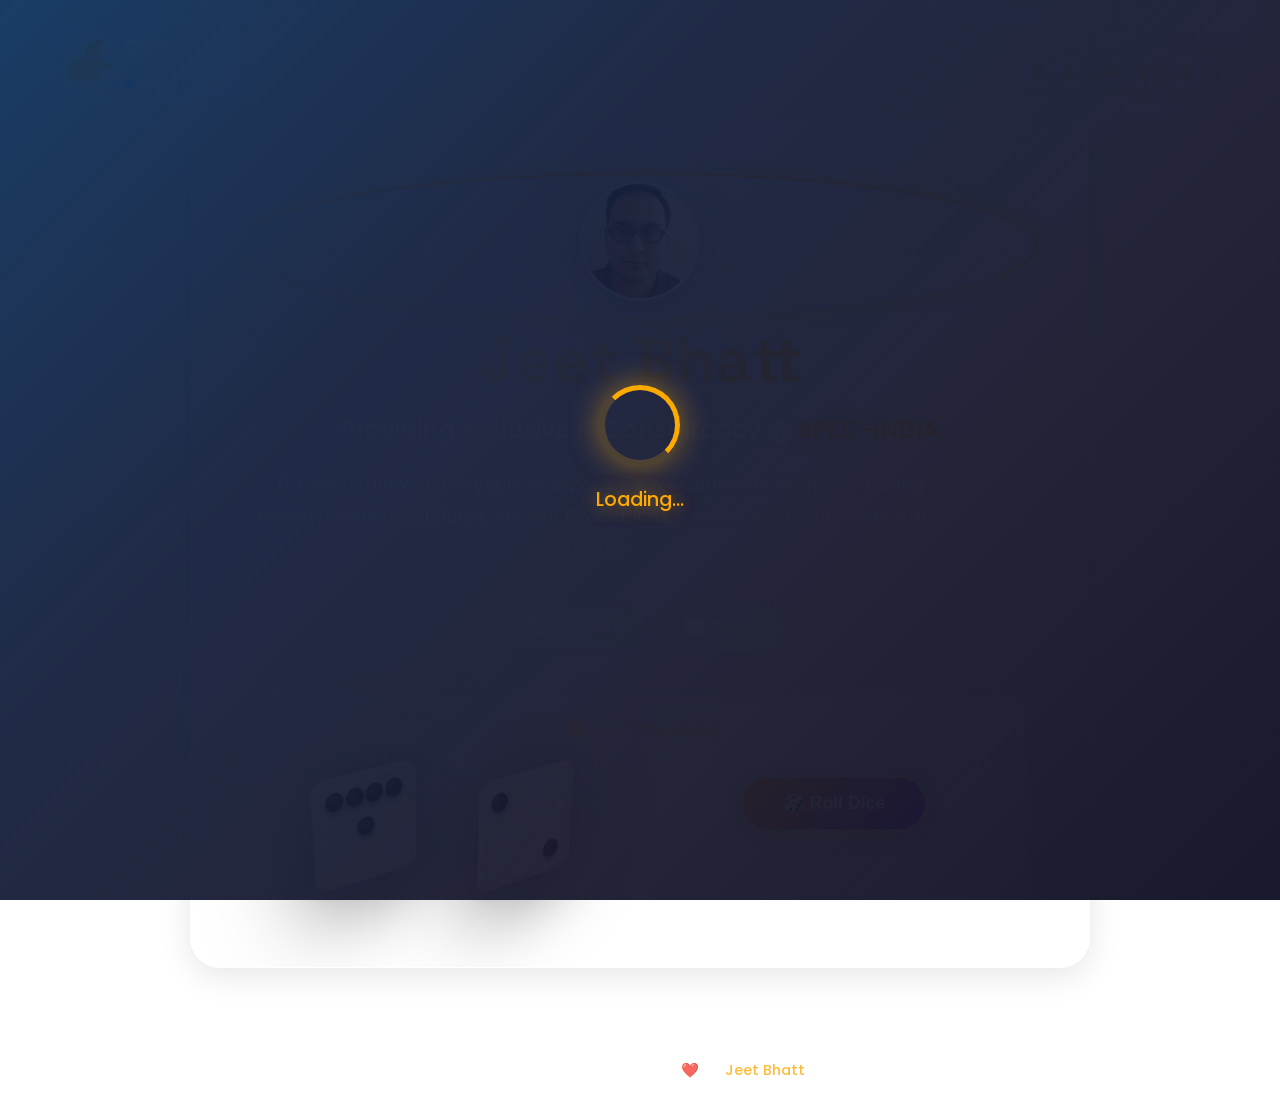
==== commit 54585ceb: "Create realistic 3D casino dice with authentic cube design Physical dice appearance: - Classic ivory" ====
--- a/preview.html
+++ b/preview.html
@@ -596,19 +596,30 @@
     }
 
     .dice {
-      width: 100px;
-      height: 100px;
+      width: 120px;
+      height: 120px;
       position: relative;
       transform-style: preserve-3d;
-      transform: rotateX(-20deg) rotateY(-20deg);
-      transition: transform 0.6s cubic-bezier(0.68, -0.55, 0.265, 1.55);
+      transform: rotateX(-25deg) rotateY(35deg);
+      transition: transform 0.8s cubic-bezier(0.68, -0.55, 0.265, 1.55);
       cursor: pointer;
-      filter: drop-shadow(0 15px 40px rgba(0, 0, 0, 0.4));
+      filter: drop-shadow(0 20px 50px rgba(0, 0, 0, 0.5));
+      animation: idle-float 3s ease-in-out infinite;
+    }
+
+    @keyframes idle-float {
+      0%, 100% {
+        transform: rotateX(-25deg) rotateY(35deg) translateY(0);
+      }
+      50% {
+        transform: rotateX(-25deg) rotateY(35deg) translateY(-10px);
+      }
     }
 
     .dice:hover {
-      transform: rotateX(-20deg) rotateY(-20deg) scale(1.1);
-      filter: drop-shadow(0 20px 50px rgba(255, 170, 0, 0.6));
+      transform: rotateX(-25deg) rotateY(35deg) scale(1.15);
+      filter: drop-shadow(0 25px 60px rgba(255, 170, 0, 0.7));
+      animation: none;
     }
 
     .dice.rolling {
@@ -617,99 +628,108 @@
 
     @keyframes roll {
       0% {
-        transform: rotateX(-20deg) rotateY(-20deg) rotateZ(0deg);
-        filter: drop-shadow(0 15px 40px rgba(0, 0, 0, 0.4));
-      }
-      25% {
-        transform: rotateX(160deg) rotateY(200deg) rotateZ(90deg);
-        filter: drop-shadow(0 25px 50px rgba(255, 170, 0, 0.7));
-      }
-      50% {
-        transform: rotateX(340deg) rotateY(380deg) rotateZ(180deg);
-        filter: drop-shadow(0 15px 40px rgba(0, 0, 0, 0.4));
-      }
-      75% {
-        transform: rotateX(520deg) rotateY(560deg) rotateZ(270deg);
-        filter: drop-shadow(0 25px 50px rgba(255, 170, 0, 0.7));
+        transform: rotateX(-25deg) rotateY(35deg) rotateZ(0deg);
+        filter: drop-shadow(0 20px 50px rgba(0, 0, 0, 0.5));
+      }
+      20% {
+        transform: rotateX(200deg) rotateY(250deg) rotateZ(120deg) scale(1.1);
+        filter: drop-shadow(0 30px 60px rgba(255, 170, 0, 0.8));
+      }
+      40% {
+        transform: rotateX(380deg) rotateY(450deg) rotateZ(240deg) scale(1);
+        filter: drop-shadow(0 20px 50px rgba(0, 0, 0, 0.5));
+      }
+      60% {
+        transform: rotateX(560deg) rotateY(650deg) rotateZ(360deg) scale(1.1);
+        filter: drop-shadow(0 30px 60px rgba(255, 170, 0, 0.8));
+      }
+      80% {
+        transform: rotateX(740deg) rotateY(850deg) rotateZ(480deg) scale(1);
+        filter: drop-shadow(0 20px 50px rgba(0, 0, 0, 0.5));
       }
       100% {
-        transform: rotateX(700deg) rotateY(740deg) rotateZ(360deg);
-        filter: drop-shadow(0 15px 40px rgba(0, 0, 0, 0.4));
+        transform: rotateX(895deg) rotateY(1015deg) rotateZ(600deg);
+        filter: drop-shadow(0 20px 50px rgba(0, 0, 0, 0.5));
       }
     }
 
     .dice-face {
       position: absolute;
-      width: 100px;
-      height: 100px;
+      width: 120px;
+      height: 120px;
       background: linear-gradient(135deg,
-                  #ff6b6b 0%,
-                  #ee5a6f 25%,
-                  #c44569 50%,
-                  #a73155 75%,
-                  #8b1e3f 100%);
-      border: 2px solid rgba(139, 30, 63, 0.8);
-      border-radius: 18px;
+                  #fdfcfb 0%,
+                  #f5f3f0 20%,
+                  #ebe8e3 40%,
+                  #f0ede8 60%,
+                  #faf9f7 80%,
+                  #ffffff 100%);
+      border: 1px solid rgba(220, 215, 205, 0.8);
+      border-radius: 15px;
       display: flex;
       justify-content: center;
       align-items: center;
       flex-wrap: wrap;
-      padding: 12px;
+      padding: 15px;
       box-shadow:
-        inset 0 3px 8px rgba(255, 255, 255, 0.4),
-        inset 0 -3px 8px rgba(0, 0, 0, 0.4),
-        0 0 15px rgba(255, 107, 107, 0.5);
+        inset 3px 3px 8px rgba(255, 255, 255, 0.9),
+        inset -3px -3px 8px rgba(0, 0, 0, 0.15),
+        0 0 20px rgba(0, 0, 0, 0.2);
       backface-visibility: hidden;
     }
 
     /* 3D Cube Face Positioning */
     .face-front {
-      transform: translateZ(50px);
+      transform: translateZ(60px);
     }
 
     .face-back {
-      transform: rotateY(180deg) translateZ(50px);
+      transform: rotateY(180deg) translateZ(60px);
     }
 
     .face-right {
-      transform: rotateY(90deg) translateZ(50px);
+      transform: rotateY(90deg) translateZ(60px);
     }
 
     .face-left {
-      transform: rotateY(-90deg) translateZ(50px);
+      transform: rotateY(-90deg) translateZ(60px);
     }
 
     .face-top {
-      transform: rotateX(90deg) translateZ(50px);
+      transform: rotateX(90deg) translateZ(60px);
     }
 
     .face-bottom {
-      transform: rotateX(-90deg) translateZ(50px);
+      transform: rotateX(-90deg) translateZ(60px);
     }
 
     .dice-dot {
-      width: 18px;
-      height: 18px;
-      background: radial-gradient(circle at 35% 35%, #ffffff, #f0f0f0);
+      width: 20px;
+      height: 20px;
+      background: radial-gradient(circle at 30% 30%,
+                  #2a2a2a 0%,
+                  #1a1a1a 30%,
+                  #000000 60%,
+                  #0a0a0a 100%);
       border-radius: 50%;
       box-shadow:
-        inset 0 2px 4px rgba(0, 0, 0, 0.3),
-        0 2px 5px rgba(0, 0, 0, 0.5),
-        0 0 8px rgba(255, 255, 255, 0.6);
+        inset 1px 1px 3px rgba(0, 0, 0, 0.9),
+        inset -1px -1px 2px rgba(255, 255, 255, 0.1),
+        0 3px 6px rgba(0, 0, 0, 0.6);
       position: relative;
       z-index: 1;
     }
 
-    .dice-dot::after {
+    .dice-dot::before {
       content: '';
       position: absolute;
       top: 3px;
       left: 3px;
-      width: 7px;
-      height: 7px;
-      background: rgba(255, 255, 255, 0.8);
+      width: 6px;
+      height: 6px;
+      background: rgba(255, 255, 255, 0.1);
       border-radius: 50%;
-      filter: blur(2px);
+      filter: blur(1px);
     }
 
     /* Dice face layouts */
@@ -915,45 +935,45 @@
       }
 
       .dice {
-        width: 85px;
-        height: 85px;
+        width: 90px;
+        height: 90px;
       }
 
       .dice-face {
-        width: 85px;
-        height: 85px;
+        width: 90px;
+        height: 90px;
       }
 
       .face-front {
-        transform: translateZ(42.5px);
+        transform: translateZ(45px);
       }
 
       .face-back {
-        transform: rotateY(180deg) translateZ(42.5px);
+        transform: rotateY(180deg) translateZ(45px);
       }
 
       .face-right {
-        transform: rotateY(90deg) translateZ(42.5px);
+        transform: rotateY(90deg) translateZ(45px);
       }
 
       .face-left {
-        transform: rotateY(-90deg) translateZ(42.5px);
+        transform: rotateY(-90deg) translateZ(45px);
       }
 
       .face-top {
-        transform: rotateX(90deg) translateZ(42.5px);
+        transform: rotateX(90deg) translateZ(45px);
       }
 
       .face-bottom {
-        transform: rotateX(-90deg) translateZ(42.5px);
+        transform: rotateX(-90deg) translateZ(45px);
       }
 
       .dice-dot {
-        width: 15px;
-        height: 15px;
-      }
-
-      .dice-dot::after {
+        width: 16px;
+        height: 16px;
+      }
+
+      .dice-dot::before {
         width: 5px;
         height: 5px;
       }
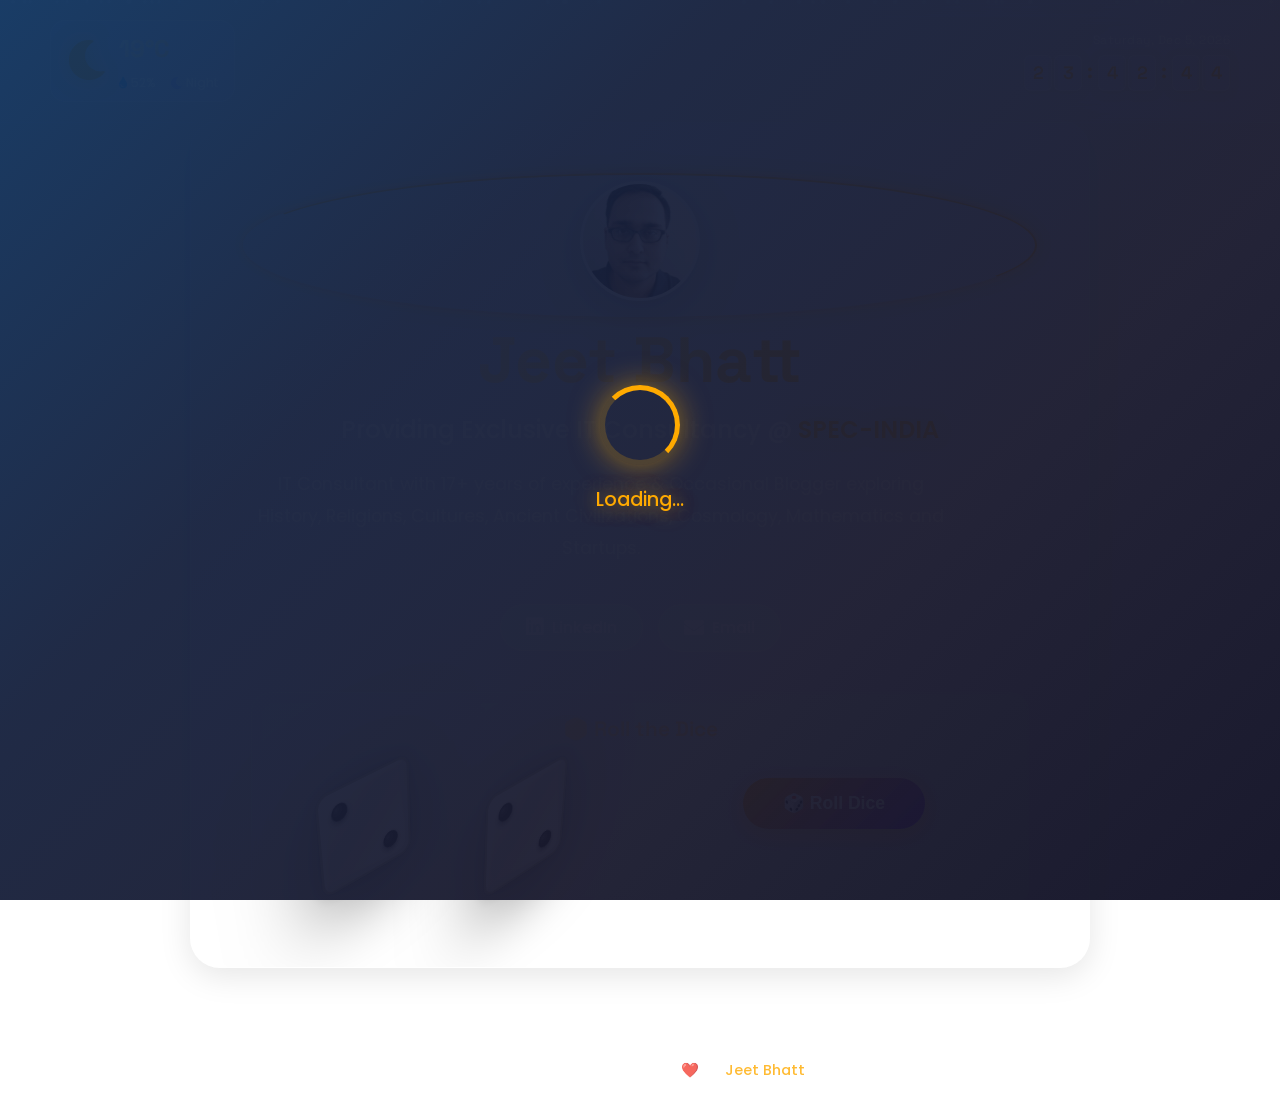
==== commit c37a6e93: "Enhance 3D cube visibility showing multiple faces clearly 3D viewing improvements: - Adjusted rotati" ====
--- a/preview.html
+++ b/preview.html
@@ -600,7 +600,7 @@
       height: 120px;
       position: relative;
       transform-style: preserve-3d;
-      transform: rotateX(-25deg) rotateY(35deg);
+      transform: rotateX(-35deg) rotateY(45deg);
       transition: transform 0.8s cubic-bezier(0.68, -0.55, 0.265, 1.55);
       cursor: pointer;
       filter: drop-shadow(0 20px 50px rgba(0, 0, 0, 0.5));
@@ -609,15 +609,15 @@
 
     @keyframes idle-float {
       0%, 100% {
-        transform: rotateX(-25deg) rotateY(35deg) translateY(0);
+        transform: rotateX(-35deg) rotateY(45deg) translateY(0);
       }
       50% {
-        transform: rotateX(-25deg) rotateY(35deg) translateY(-10px);
+        transform: rotateX(-35deg) rotateY(45deg) translateY(-10px);
       }
     }
 
     .dice:hover {
-      transform: rotateX(-25deg) rotateY(35deg) scale(1.15);
+      transform: rotateX(-35deg) rotateY(45deg) scale(1.15);
       filter: drop-shadow(0 25px 60px rgba(255, 170, 0, 0.7));
       animation: none;
     }
@@ -628,27 +628,27 @@
 
     @keyframes roll {
       0% {
-        transform: rotateX(-25deg) rotateY(35deg) rotateZ(0deg);
+        transform: rotateX(-35deg) rotateY(45deg) rotateZ(0deg);
         filter: drop-shadow(0 20px 50px rgba(0, 0, 0, 0.5));
       }
       20% {
-        transform: rotateX(200deg) rotateY(250deg) rotateZ(120deg) scale(1.1);
+        transform: rotateX(190deg) rotateY(260deg) rotateZ(120deg) scale(1.1);
         filter: drop-shadow(0 30px 60px rgba(255, 170, 0, 0.8));
       }
       40% {
-        transform: rotateX(380deg) rotateY(450deg) rotateZ(240deg) scale(1);
+        transform: rotateX(370deg) rotateY(460deg) rotateZ(240deg) scale(1);
         filter: drop-shadow(0 20px 50px rgba(0, 0, 0, 0.5));
       }
       60% {
-        transform: rotateX(560deg) rotateY(650deg) rotateZ(360deg) scale(1.1);
+        transform: rotateX(550deg) rotateY(660deg) rotateZ(360deg) scale(1.1);
         filter: drop-shadow(0 30px 60px rgba(255, 170, 0, 0.8));
       }
       80% {
-        transform: rotateX(740deg) rotateY(850deg) rotateZ(480deg) scale(1);
+        transform: rotateX(730deg) rotateY(860deg) rotateZ(480deg) scale(1);
         filter: drop-shadow(0 20px 50px rgba(0, 0, 0, 0.5));
       }
       100% {
-        transform: rotateX(895deg) rotateY(1015deg) rotateZ(600deg);
+        transform: rotateX(885deg) rotateY(1025deg) rotateZ(600deg);
         filter: drop-shadow(0 20px 50px rgba(0, 0, 0, 0.5));
       }
     }
@@ -664,7 +664,7 @@
                   #f0ede8 60%,
                   #faf9f7 80%,
                   #ffffff 100%);
-      border: 1px solid rgba(220, 215, 205, 0.8);
+      border: 3px solid #c8c0b0;
       border-radius: 15px;
       display: flex;
       justify-content: center;
@@ -674,33 +674,40 @@
       box-shadow:
         inset 3px 3px 8px rgba(255, 255, 255, 0.9),
         inset -3px -3px 8px rgba(0, 0, 0, 0.15),
-        0 0 20px rgba(0, 0, 0, 0.2);
+        0 0 20px rgba(0, 0, 0, 0.2),
+        0 0 0 1px rgba(0, 0, 0, 0.1);
       backface-visibility: hidden;
     }
 
-    /* 3D Cube Face Positioning */
+    /* 3D Cube Face Positioning with shading */
     .face-front {
       transform: translateZ(60px);
+      background: linear-gradient(135deg, #fdfcfb, #ffffff);
     }
 
     .face-back {
       transform: rotateY(180deg) translateZ(60px);
+      background: linear-gradient(135deg, #ebe8e3, #f0ede8);
     }
 
     .face-right {
       transform: rotateY(90deg) translateZ(60px);
+      background: linear-gradient(135deg, #f5f3f0, #faf9f7);
     }
 
     .face-left {
       transform: rotateY(-90deg) translateZ(60px);
+      background: linear-gradient(135deg, #ebe8e3, #f5f3f0);
     }
 
     .face-top {
       transform: rotateX(90deg) translateZ(60px);
+      background: linear-gradient(135deg, #ffffff, #fdfcfb);
     }
 
     .face-bottom {
       transform: rotateX(-90deg) translateZ(60px);
+      background: linear-gradient(135deg, #e8e5e0, #ebe8e3);
     }
 
     .dice-dot {
